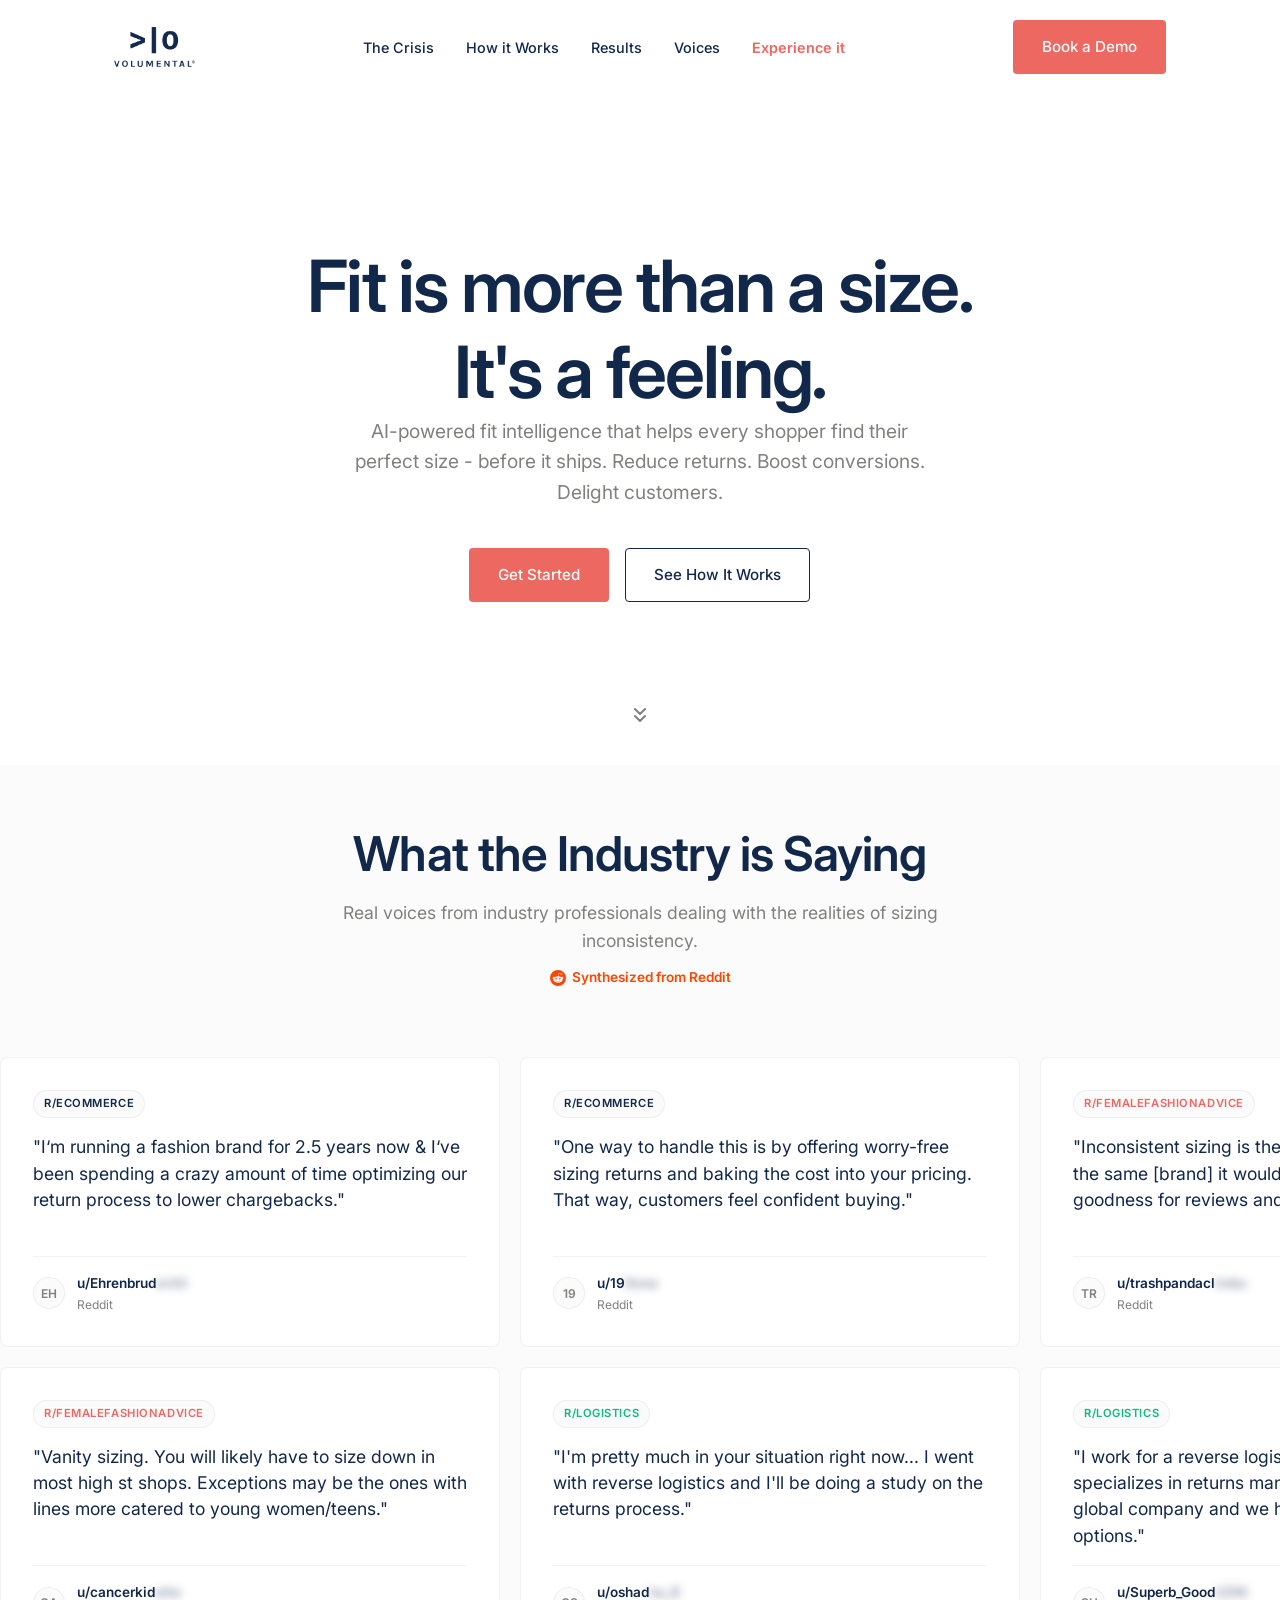
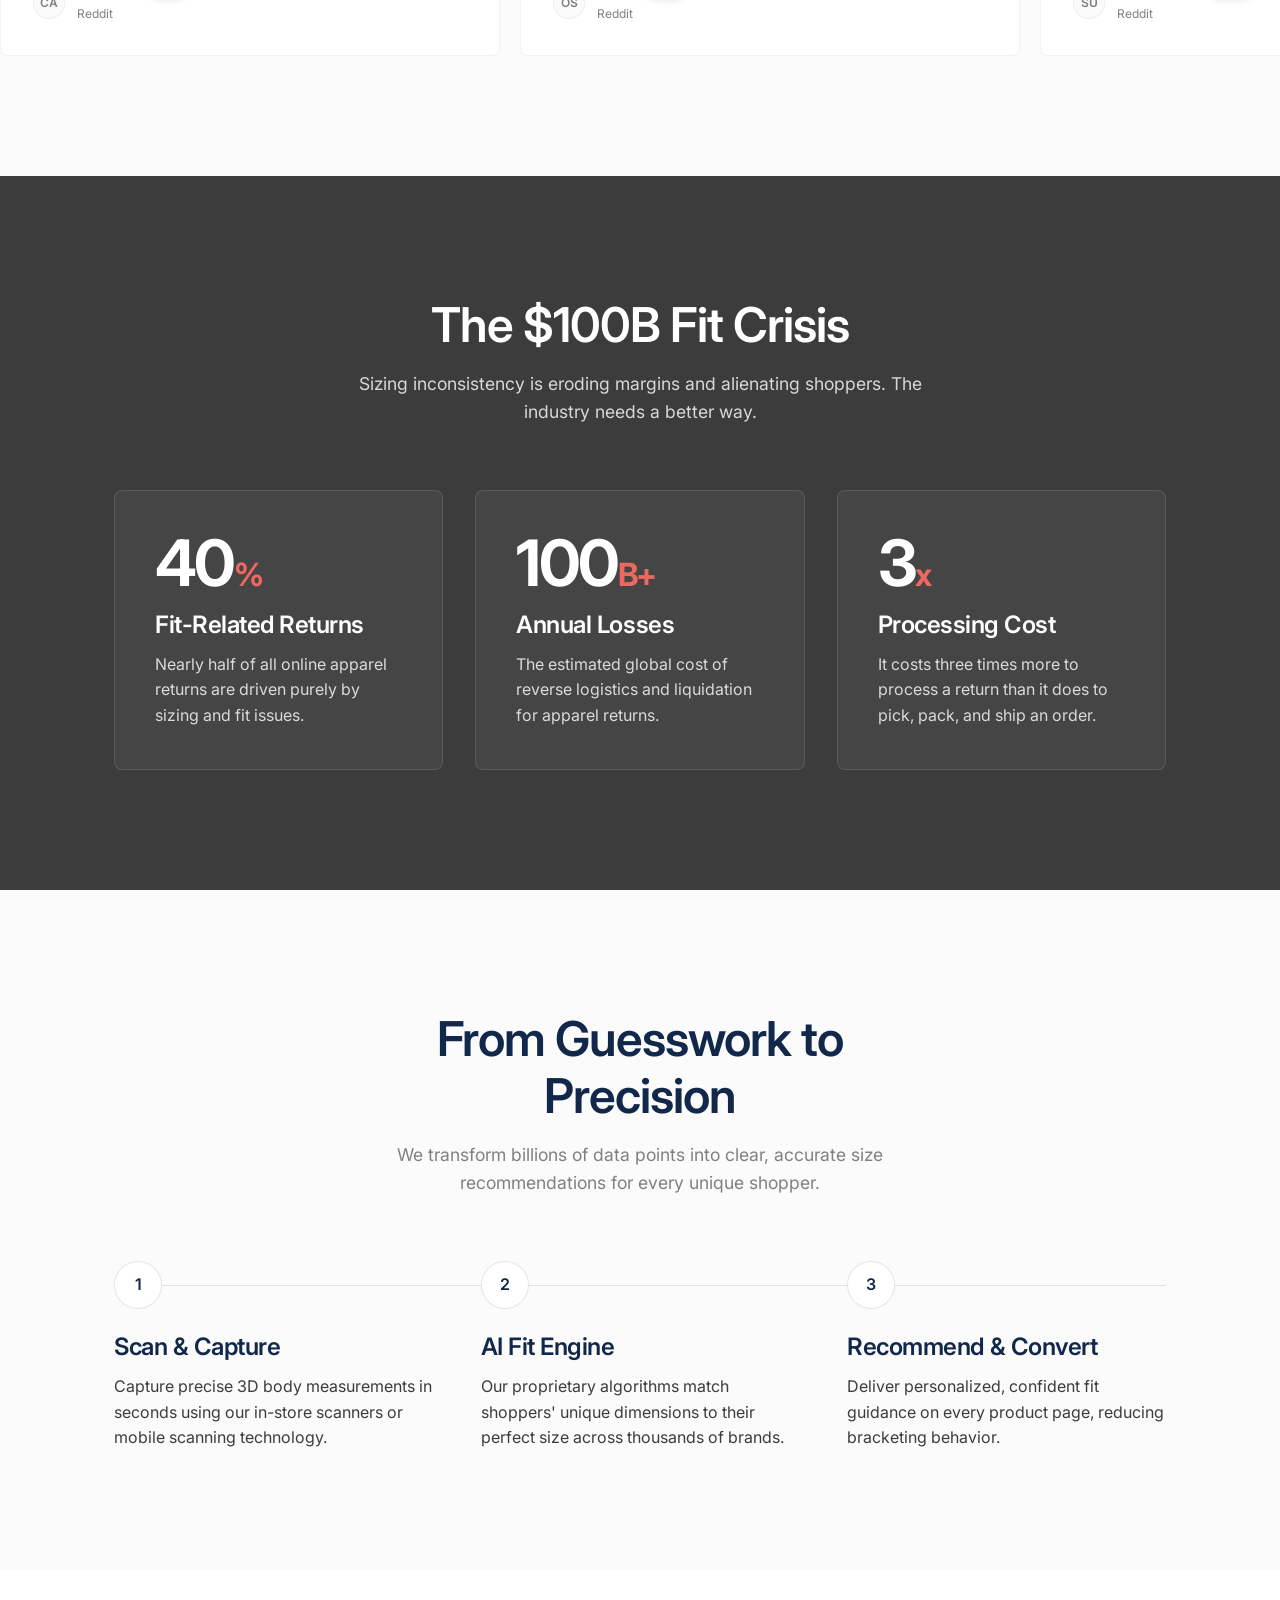
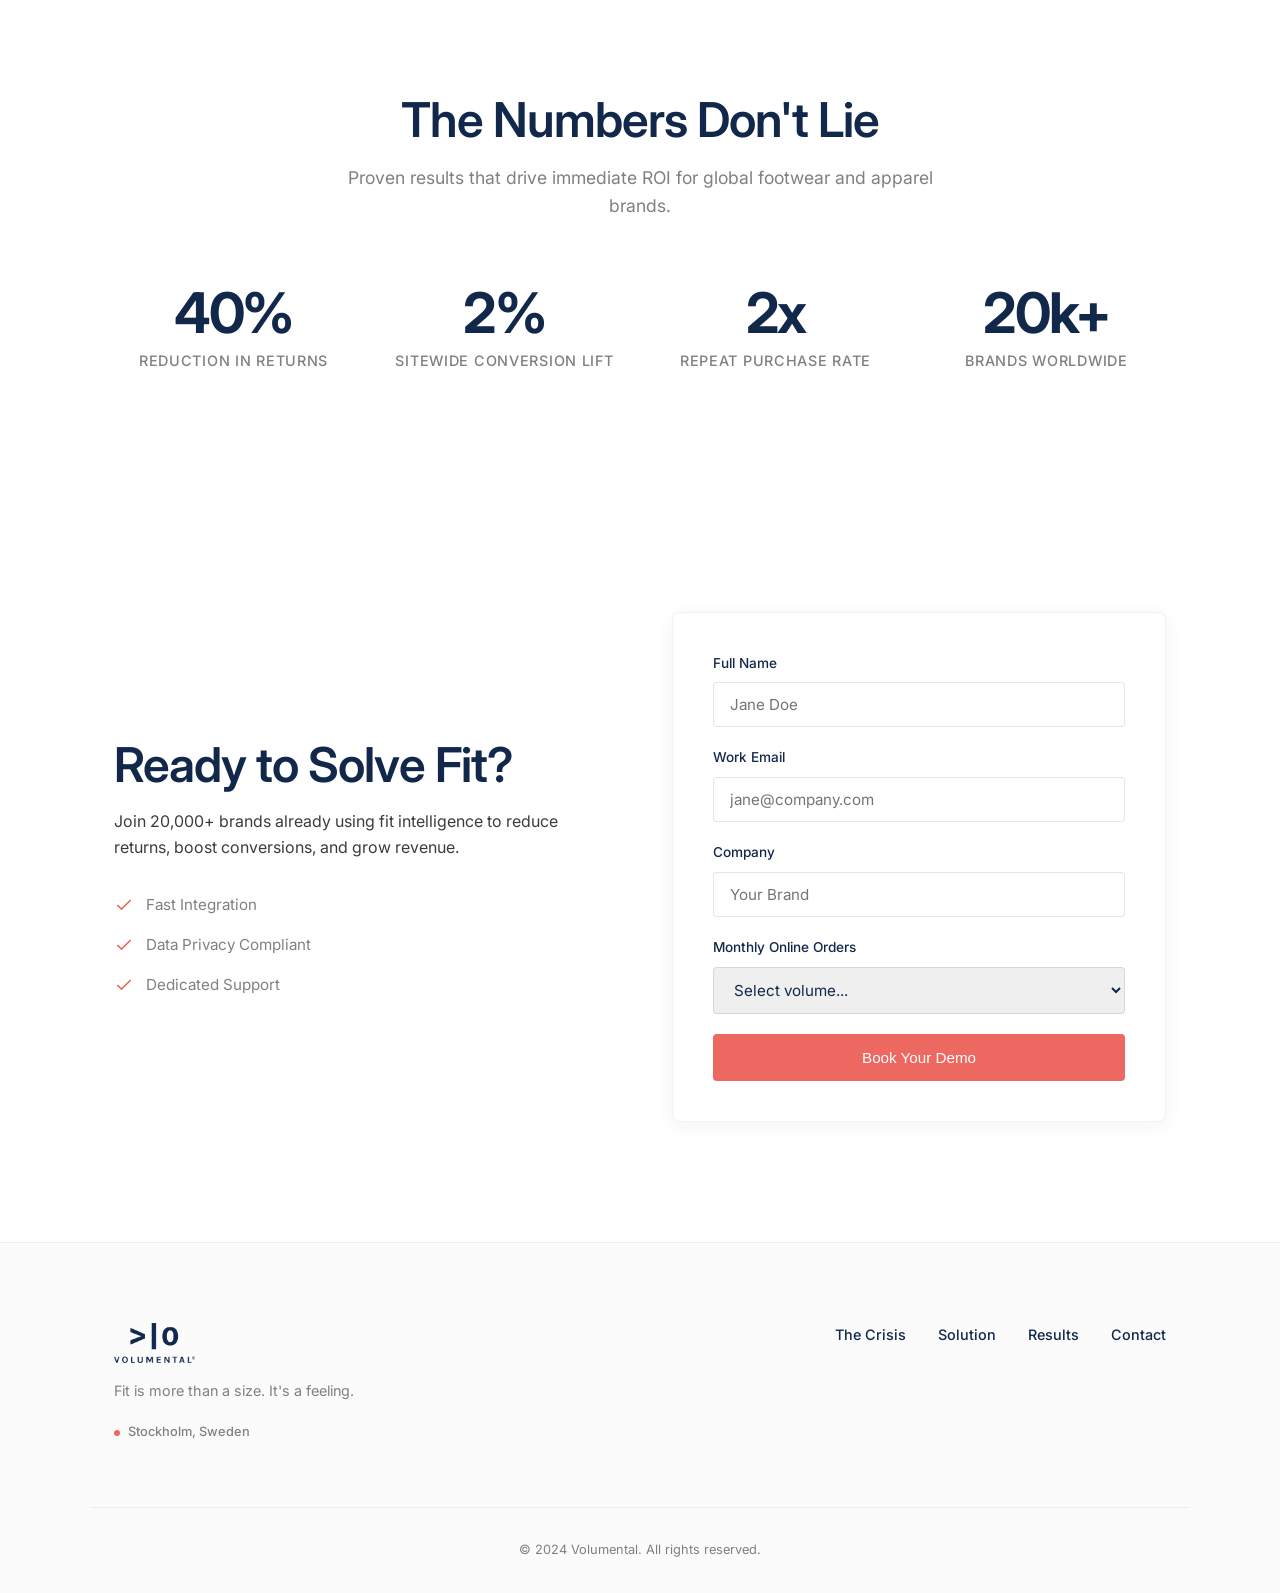
==== index.html @ fc3cc22e "Initial commit: Volumental Fit landing page" ====
<!DOCTYPE html>
<html lang="en">
<head>
    <meta charset="UTF-8">
    <meta name="viewport" content="width=device-width, initial-scale=1.0">
    <title>Volumental Fit - Fit is more than a size</title>
    <meta name="description" content="AI-powered fit intelligence that helps every shopper find their perfect size. Reduce returns and boost conversions.">
    <link rel="icon" type="image/png" href="logo.png">
    <link rel="preconnect" href="https://fonts.googleapis.com">
    <link rel="preconnect" href="https://fonts.gstatic.com" crossorigin>
    <link href="https://fonts.googleapis.com/css2?family=Inter:wght@400;500;600;700&display=swap" rel="stylesheet">
    <link rel="stylesheet" href="styles.css">
</head>
<body>
    <!-- Navbar -->
    <nav class="navbar" id="navbar">
        <div class="nav-container">
            <a href="#" class="nav-logo">
                <img src="logo.png" alt="Volumental" height="40">
            </a>
            <div class="nav-links">
                <a href="#problem">The Crisis</a>
                <a href="#solution">How it Works</a>
                <a href="#results">Results</a>
                <a href="#testimonials">Voices</a>
                <a href="experience.html" style="color: var(--color-accent); font-weight: 600;">Experience it</a>
            </div>
            <a href="#contact" class="btn btn-primary">Book a Demo</a>
        </div>
    </nav>

    <!-- Hero Section -->
    <section class="hero" id="hero">
        <div class="hero-bg"></div>
        <div class="container hero-container">
            <h1 class="fade-in">Fit is more than a size.<br>It's a feeling.</h1>
            <p class="hero-subtitle fade-in delay-1">AI-powered fit intelligence that helps every shopper find their perfect size - before it ships. Reduce returns. Boost conversions. Delight customers.</p>
            <div class="hero-actions fade-in delay-2">
                <a href="#contact" class="btn btn-primary">Get Started</a>
                <a href="#solution" class="btn btn-secondary">See How It Works</a>
            </div>
        </div>
        <div class="scroll-arrow">
            <svg width="24" height="24" viewBox="0 0 24 24" fill="none" stroke="currentColor" stroke-width="2" stroke-linecap="round" stroke-linejoin="round"><path d="M7 13l5 5 5-5M7 6l5 5 5-5"/></svg>
        </div>
    </section>
    <!-- Testimonials Section -->
    <section class="testimonials-section section-padding bg-light" id="testimonials">
        <div class="container">
            <div class="section-header fade-in">
                <h2>What the Industry is Saying</h2>
                <p>Real voices from industry professionals dealing with the realities of sizing inconsistency.</p>
                <div class="reddit-tag">
                    <svg width="16" height="16" viewBox="0 0 24 24" fill="currentColor">
                        <path d="M12 0A12 12 0 0 0 0 12a12 12 0 0 0 12 12 12 12 0 0 0 12-12A12 12 0 0 0 12 0zm5.01 4.744c.688 0 1.25.561 1.25 1.249a1.25 1.25 0 0 1-2.498.056l-2.597-.547-.8 3.747c1.824.07 3.48.632 4.674 1.488.308-.309.73-.491 1.207-.491.968 0 1.754.786 1.754 1.754 0 .716-.435 1.333-1.01 1.614a3.111 3.111 0 0 1 .042.52c0 2.694-3.13 4.87-7.004 4.87-3.874 0-7.004-2.176-7.004-4.87 0-.183.015-.366.043-.534A1.748 1.748 0 0 1 4.028 12c0-.968.786-1.754 1.754-1.754.463 0 .898.196 1.207.49 1.207-.883 2.878-1.43 4.744-1.487l.885-4.182a.342.342 0 0 1 .14-.197.35.35 0 0 1 .238-.042l2.906.617a1.214 1.214 0 0 1 1.108-.701zM9.25 12C8.561 12 8 12.562 8 13.25c0 .687.561 1.248 1.25 1.248.687 0 1.248-.561 1.248-1.249 0-.688-.561-1.249-1.249-1.249zm5.5 0c-.687 0-1.248.561-1.248 1.25 0 .687.561 1.248 1.249 1.248.688 0 1.249-.561 1.249-1.249 0-.687-.562-1.249-1.25-1.249zm-5.466 3.99a.327.327 0 0 0-.231.094.33.33 0 0 0 0 .463c.842.842 2.484.913 2.961.913.477 0 2.105-.056 2.961-.913a.361.361 0 0 0 .029-.463.33.33 0 0 0-.464 0c-.547.533-1.684.73-2.512.73-.828 0-1.979-.196-2.512-.73a.326.326 0 0 0-.232-.095z" />
                    </svg>
                    Synthesized from Reddit
                </div>
            </div>
        </div>
        <div class="carousel-container fade-in delay-1">
            <div class="carousel-track carousel-track-left" id="track-1">
                <!-- Injected via JS -->
            </div>
            <div class="carousel-track carousel-track-right" id="track-2">
                <!-- Injected via JS -->
            </div>
        </div>
    </section>

    <!-- Problem Section -->
    <section class="problem section-padding" id="problem">
        <div class="container">
            <div class="section-header fade-in">
                <h2>The $100B Fit Crisis</h2>
                <p>Sizing inconsistency is eroding margins and alienating shoppers. The industry needs a better way.</p>
            </div>
            <div class="grid-3">
                <div class="card stat-card fade-in">
                    <div class="stat-number">40<span class="stat-symbol">%</span></div>
                    <h3>Fit-Related Returns</h3>
                    <p>Nearly half of all online apparel returns are driven purely by sizing and fit issues.</p>
                </div>
                <div class="card stat-card fade-in delay-1">
                    <div class="stat-number">100<span class="stat-symbol">B+</span></div>
                    <h3>Annual Losses</h3>
                    <p>The estimated global cost of reverse logistics and liquidation for apparel returns.</p>
                </div>
                <div class="card stat-card fade-in delay-2">
                    <div class="stat-number">3<span class="stat-symbol">x</span></div>
                    <h3>Processing Cost</h3>
                    <p>It costs three times more to process a return than it does to pick, pack, and ship an order.</p>
                </div>
            </div>
        </div>
    </section>

    <!-- Solution Section -->
    <section class="solution section-padding bg-light" id="solution">
        <div class="container">
            <div class="section-header fade-in">
                <h2>From Guesswork to Precision</h2>
                <p>We transform billions of data points into clear, accurate size recommendations for every unique shopper.</p>
            </div>
            <div class="timeline">
                <div class="timeline-item fade-in">
                    <div class="timeline-icon">1</div>
                    <div class="timeline-content">
                        <h3>Scan & Capture</h3>
                        <p>Capture precise 3D body measurements in seconds using our in-store scanners or mobile scanning technology.</p>
                    </div>
                </div>
                <div class="timeline-item fade-in delay-1">
                    <div class="timeline-icon">2</div>
                    <div class="timeline-content">
                        <h3>AI Fit Engine</h3>
                        <p>Our proprietary algorithms match shoppers' unique dimensions to their perfect size across thousands of brands.</p>
                    </div>
                </div>
                <div class="timeline-item fade-in delay-2">
                    <div class="timeline-icon">3</div>
                    <div class="timeline-content">
                        <h3>Recommend & Convert</h3>
                        <p>Deliver personalized, confident fit guidance on every product page, reducing bracketing behavior.</p>
                    </div>
                </div>
            </div>
        </div>
    </section>

    <!-- Results Section -->
    <section class="results section-padding" id="results">
        <div class="container">
            <div class="section-header fade-in">
                <h2>The Numbers Don't Lie</h2>
                <p>Proven results that drive immediate ROI for global footwear and apparel brands.</p>
            </div>
            <div class="grid-4">
                <div class="result-item fade-in">
                    <div class="result-value">40%</div>
                    <div class="result-label">Reduction in Returns</div>
                </div>
                <div class="result-item fade-in delay-1">
                    <div class="result-value">2%</div>
                    <div class="result-label">Sitewide Conversion Lift</div>
                </div>
                <div class="result-item fade-in delay-2">
                    <div class="result-value">2x</div>
                    <div class="result-label">Repeat Purchase Rate</div>
                </div>
                <div class="result-item fade-in delay-3">
                    <div class="result-value">20k+</div>
                    <div class="result-label">Brands Worldwide</div>
                </div>
            </div>
        </div>
    </section>


    <!-- Contact Section -->
    <section class="contact section-padding" id="contact">
        <div class="container">
            <div class="contact-grid">
                <div class="contact-text fade-in">
                    <h2>Ready to Solve Fit?</h2>
                    <p>Join 20,000+ brands already using fit intelligence to reduce returns, boost conversions, and grow revenue.</p>
                    <div class="trust-indicators">
                        <div class="trust-item">
                            <svg width="20" height="20" viewBox="0 0 24 24" fill="none" stroke="currentColor" stroke-width="2"><polyline points="20 6 9 17 4 12"></polyline></svg>
                            <span>Fast Integration</span>
                        </div>
                        <div class="trust-item">
                            <svg width="20" height="20" viewBox="0 0 24 24" fill="none" stroke="currentColor" stroke-width="2"><polyline points="20 6 9 17 4 12"></polyline></svg>
                            <span>Data Privacy Compliant</span>
                        </div>
                        <div class="trust-item">
                            <svg width="20" height="20" viewBox="0 0 24 24" fill="none" stroke="currentColor" stroke-width="2"><polyline points="20 6 9 17 4 12"></polyline></svg>
                            <span>Dedicated Support</span>
                        </div>
                    </div>
                </div>
                <div class="contact-form-wrapper fade-in delay-1">
                    <form class="contact-form" onsubmit="event.preventDefault(); alert('Thanks for your interest. We will be in touch shortly.');">
                        <div class="form-group">
                            <label for="name">Full Name</label>
                            <input type="text" id="name" required placeholder="Jane Doe">
                        </div>
                        <div class="form-group">
                            <label for="email">Work Email</label>
                            <input type="email" id="email" required placeholder="jane@company.com">
                        </div>
                        <div class="form-group">
                            <label for="company">Company</label>
                            <input type="text" id="company" required placeholder="Your Brand">
                        </div>
                        <div class="form-group">
                            <label for="volume">Monthly Online Orders</label>
                            <select id="volume" required>
                                <option value="" disabled selected>Select volume...</option>
                                <option value="<10k">Under 10,000</option>
                                <option value="10k-50k">10,000 - 50,000</option>
                                <option value="50k-250k">50,000 - 250,000</option>
                                <option value="250k+">250,000+</option>
                            </select>
                        </div>
                        <button type="submit" class="btn btn-primary btn-block">Book Your Demo</button>
                    </form>
                </div>
            </div>
        </div>
    </section>

    <!-- Footer -->
    <footer class="footer">
        <div class="container footer-container">
            <div class="footer-brand">
                <img src="logo.png" alt="Volumental" height="40" class="footer-logo">
                <p>Fit is more than a size. It's a feeling.</p>
                <div class="footer-badge">
                    <span class="dot"></span>
                    Stockholm, Sweden
                </div>
            </div>
            <div class="footer-links">
                <a href="#problem">The Crisis</a>
                <a href="#solution">Solution</a>
                <a href="#results">Results</a>
                <a href="#contact">Contact</a>
            </div>
        </div>
        <div class="container footer-bottom">
            <p>&copy; 2024 Volumental. All rights reserved.</p>
        </div>
    </footer>

    <script src="script.js"></script>
</body>
</html>
---- styles.css ----
:root {
    /* Exact Volumental Hex Codes */
    --color-primary: #12284b;
    --color-accent: #ed6861;
    --color-white: #ffffff;
    --color-gray-dark: #3c3c3c;
    --color-gray-dark-bg: #3C3C3C;
    --color-gray-light: #80807f;
    --color-bg-subtle: #fbfbfb;
    
    /* Typography */
    --font-primary: 'Inter', -apple-system, sans-serif;
    
    /* Layout */
    --max-width: 1100px;
    --radius-sm: 4px;
    --radius-md: 8px;
    --shadow-soft: 0 4px 20px rgba(18, 40, 75, 0.05);
    --shadow-hover: 0 10px 30px rgba(18, 40, 75, 0.08);
}

* {
    margin: 0;
    padding: 0;
    box-sizing: border-box;
}

body {
    font-family: var(--font-primary);
    color: var(--color-gray-dark);
    line-height: 1.6;
    background-color: var(--color-white);
    overflow-x: hidden;
}

h1, h2, h3, h4 {
    color: var(--color-primary);
    line-height: 1.2;
    letter-spacing: -0.02em;
    font-weight: 600;
}

a {
    text-decoration: none;
    color: inherit;
    transition: color 0.2s ease;
}

img {
    max-width: 100%;
    display: block;
}

.container {
    max-width: var(--max-width);
    margin: 0 auto;
    padding: 0 24px;
}

.section-padding {
    padding: 120px 0;
}

.bg-light {
    background-color: var(--color-bg-subtle);
}

/* Typography Scale */
h1 { font-size: clamp(3rem, 6vw, 4.5rem); letter-spacing: -0.03em; }
h2 { font-size: clamp(2rem, 4vw, 3rem); margin-bottom: 16px; }
h3 { font-size: 1.5rem; margin-bottom: 12px; }

/* Buttons */
.btn {
    display: inline-flex;
    align-items: center;
    justify-content: center;
    padding: 14px 28px;
    font-size: 0.95rem;
    font-weight: 500;
    border-radius: var(--radius-sm);
    transition: all 0.2s ease;
    cursor: pointer;
    border: 1px solid transparent;
}

.btn-primary {
    background-color: var(--color-accent);
    color: var(--color-white);
}

.btn-primary:hover {
    background-color: #d85750;
    transform: translateY(-2px);
    box-shadow: var(--shadow-soft);
}

.btn-secondary {
    background-color: transparent;
    color: var(--color-primary);
    border-color: var(--color-primary);
}

.btn-secondary:hover {
    background-color: var(--color-bg-subtle);
}

.btn-block {
    width: 100%;
}

/* Navbar */
.navbar {
    position: fixed;
    top: 0;
    left: 0;
    width: 100%;
    z-index: 1000;
    padding: 20px 0;
    transition: all 0.3s ease;
}

.navbar.scrolled {
    background: rgba(255, 255, 255, 0.9);
    backdrop-filter: blur(10px);
    -webkit-backdrop-filter: blur(10px);
    padding: 16px 0;
    box-shadow: 0 1px 0 rgba(0,0,0,0.05);
}

.nav-container {
    max-width: var(--max-width);
    margin: 0 auto;
    padding: 0 24px;
    display: flex;
    justify-content: space-between;
    align-items: center;
}

.nav-links {
    display: flex;
    gap: 32px;
}

.nav-links a {
    font-size: 0.9rem;
    font-weight: 500;
    color: var(--color-primary);
}

.nav-links a:hover {
    color: var(--color-accent);
}

/* Hero */
.hero {
    min-height: 85vh;
    display: flex;
    align-items: center;
    padding-top: 80px;
    position: relative;
    overflow: hidden;
}

.hero-bg {
    position: absolute;
    top: 0;
    left: 0;
    width: 100%;
    height: 100%;
    background-image: url('minimal_hero_1778394595781.png');
    background-size: cover;
    background-position: center;
    opacity: 0.6;
    z-index: -1;
}

.hero-container {
    text-align: center;
    max-width: 800px;
}

.hero-subtitle {
    font-size: 1.2rem;
    color: var(--color-gray-light);
    margin-bottom: 40px;
    max-width: 600px;
    margin-left: auto;
    margin-right: auto;
}

.hero-actions {
    display: flex;
    gap: 16px;
    justify-content: center;
}

/* Scroll Arrow */
.scroll-arrow {
    position: absolute;
    bottom: 30px;
    left: 50%;
    transform: translateX(-50%);
    color: var(--color-gray-light);
    animation: bounce 2s infinite;
    cursor: pointer;
}

@keyframes bounce {
    0%, 20%, 50%, 80%, 100% { transform: translateX(-50%) translateY(0); }
    40% { transform: translateX(-50%) translateY(-10px); }
    60% { transform: translateX(-50%) translateY(-5px); }
}

/* Section Headers */
.section-header {
    text-align: center;
    max-width: 600px;
    margin: 0 auto 64px;
}

.section-header p {
    color: var(--color-gray-light);
    font-size: 1.1rem;
}

/* Grids */
.grid-3 {
    display: grid;
    grid-template-columns: repeat(auto-fit, minmax(300px, 1fr));
    gap: 32px;
}

.grid-4 {
    display: grid;
    grid-template-columns: repeat(auto-fit, minmax(200px, 1fr));
    gap: 32px;
}

/* Cards */
.card {
    background: var(--color-white);
    border: 1px solid rgba(0,0,0,0.05);
    border-radius: var(--radius-md);
    padding: 40px;
    transition: transform 0.3s ease, box-shadow 0.3s ease;
}

.card:hover {
    transform: translateY(-4px);
    box-shadow: var(--shadow-hover);
}

/* Problem Section */
.problem {
    background-color: var(--color-gray-dark-bg);
    color: var(--color-white);
}

.problem h2, .problem h3 {
    color: var(--color-white);
}

.problem .section-header p, .problem .card p {
    color: rgba(255, 255, 255, 0.8);
}

.problem .card {
    background: rgba(255, 255, 255, 0.05);
    border: 1px solid rgba(255, 255, 255, 0.1);
    color: var(--color-white);
}

/* Stats */
.stat-number {
    font-size: 4rem;
    font-weight: 700;
    color: var(--color-primary); /* Default */
    line-height: 1;
    margin-bottom: 16px;
    letter-spacing: -0.04em;
}

.problem .stat-number {
    color: var(--color-white);
}

.stat-symbol {
    font-size: 2rem;
    color: var(--color-accent);
}

/* Timeline Solution */
.timeline {
    display: grid;
    grid-template-columns: repeat(3, 1fr);
    gap: 48px;
    position: relative;
}

.timeline::before {
    content: '';
    position: absolute;
    top: 24px;
    left: 0;
    width: 100%;
    height: 1px;
    background: rgba(0,0,0,0.1);
    z-index: 1;
}

.timeline-item {
    position: relative;
    z-index: 2;
}

.timeline-icon {
    width: 48px;
    height: 48px;
    background: var(--color-white);
    border: 1px solid rgba(0,0,0,0.1);
    border-radius: 50%;
    display: flex;
    align-items: center;
    justify-content: center;
    font-weight: 600;
    color: var(--color-primary);
    margin-bottom: 24px;
}

/* Results */
.result-item {
    text-align: center;
}

.result-value {
    font-size: 3.5rem;
    font-weight: 700;
    color: var(--color-primary);
    line-height: 1;
    margin-bottom: 8px;
    letter-spacing: -0.04em;
}

.result-label {
    font-size: 0.9rem;
    color: var(--color-gray-light);
    text-transform: uppercase;
    letter-spacing: 0.05em;
    font-weight: 500;
}

/* Testimonials Carousel (Open Specter Style) */
.testimonials-section {
    overflow: hidden;
    padding-top: 60px; /* Reduced from 120px */
}

.reddit-tag {
    display: inline-flex;
    align-items: center;
    gap: 6px;
    color: #ff4500;
    font-size: 0.85rem;
    font-weight: 600;
    margin-top: 12px;
}

.carousel-container {
    display: flex;
    flex-direction: column;
    gap: 20px;
    margin-top: 48px;
}

.carousel-track {
    display: flex;
    gap: 20px;
    width: max-content;
}

.carousel-track-left {
    animation: scrollLeft 60s linear infinite;
}

.carousel-track-right {
    animation: scrollRight 60s linear infinite;
}

@keyframes scrollLeft {
    0% { transform: translateX(0); }
    100% { transform: translateX(-50%); }
}

@keyframes scrollRight {
    0% { transform: translateX(-50%); }
    100% { transform: translateX(0); }
}

.carousel-track:hover {
    animation-play-state: paused;
}

.testimonial-card {
    min-width: 440px;
    max-width: 500px;
    padding: 32px;
    background: var(--color-white);
    border: 1px solid rgba(0,0,0,0.05);
    border-radius: var(--radius-md);
    display: flex;
    flex-direction: column;
    gap: 16px;
    transition: all 0.3s ease;
    flex-shrink: 0;
}

.testimonial-card:hover {
    border-color: rgba(0,0,0,0.1);
    box-shadow: var(--shadow-soft);
}

.testimonial-badge {
    display: inline-flex;
    align-items: center;
    padding: 4px 10px;
    background: var(--color-bg-subtle);
    color: var(--color-gray-light);
    font-size: 0.7rem;
    font-weight: 600;
    border-radius: 100px;
    text-transform: uppercase;
    letter-spacing: 0.05em;
    border: 1px solid rgba(0,0,0,0.05);
    width: fit-content;
}

.testimonial-badge.ecommerce { color: var(--color-primary); }
.testimonial-badge.fashion { color: var(--color-accent); }
.testimonial-badge.supplychain { color: #10b981; }

.testimonial-quote {
    font-size: 1.1rem;
    color: var(--color-primary);
    line-height: 1.5;
    font-weight: 400;
    flex-grow: 1;
}

.testimonial-author {
    display: flex;
    align-items: center;
    gap: 12px;
    padding-top: 16px;
    border-top: 1px solid rgba(0,0,0,0.05);
}

.testimonial-avatar {
    width: 32px;
    height: 32px;
    border-radius: 50%;
    background: var(--color-bg-subtle);
    display: flex;
    align-items: center;
    justify-content: center;
    font-size: 0.75rem;
    font-weight: 600;
    color: var(--color-gray-light);
    border: 1px solid rgba(0,0,0,0.05);
}

.testimonial-meta .testimonial-name {
    font-size: 0.85rem;
    font-weight: 600;
    color: var(--color-primary);
}

.testimonial-meta .testimonial-source {
    font-size: 0.75rem;
    color: var(--color-gray-light);
}

/* Contact Section */
.contact-grid {
    display: grid;
    grid-template-columns: 1fr 1fr;
    gap: 64px;
    align-items: center;
}

.trust-indicators {
    margin-top: 32px;
    display: flex;
    flex-direction: column;
    gap: 16px;
}

.trust-item {
    display: flex;
    align-items: center;
    gap: 12px;
    color: var(--color-gray-light);
    font-size: 0.95rem;
}

.trust-item svg {
    color: var(--color-accent);
}

.contact-form-wrapper {
    background: var(--color-white);
    padding: 40px;
    border-radius: var(--radius-md);
    box-shadow: var(--shadow-soft);
    border: 1px solid rgba(0,0,0,0.05);
}

.form-group {
    margin-bottom: 20px;
}

.form-group label {
    display: block;
    margin-bottom: 8px;
    font-size: 0.85rem;
    font-weight: 500;
    color: var(--color-primary);
}

.form-group input,
.form-group select {
    width: 100%;
    padding: 12px 16px;
    border: 1px solid rgba(0,0,0,0.1);
    border-radius: var(--radius-sm);
    font-family: inherit;
    font-size: 0.95rem;
    color: var(--color-primary);
    transition: border-color 0.2s ease;
}

.form-group input:focus,
.form-group select:focus {
    outline: none;
    border-color: var(--color-primary);
}

/* Footer */
.footer {
    background: var(--color-bg-subtle);
    padding: 80px 0 32px;
    border-top: 1px solid rgba(0,0,0,0.05);
}

.footer-container {
    display: flex;
    justify-content: space-between;
    align-items: flex-start;
    margin-bottom: 64px;
}

.footer-logo {
    margin-bottom: 16px;
}

.footer-brand p {
    color: var(--color-gray-light);
    font-size: 0.9rem;
    margin-bottom: 16px;
}

.footer-badge {
    display: inline-flex;
    align-items: center;
    gap: 8px;
    font-size: 0.8rem;
    color: var(--color-gray-light);
    font-weight: 500;
}

.footer-badge .dot {
    width: 6px;
    height: 6px;
    background: var(--color-accent);
    border-radius: 50%;
}

.footer-links {
    display: flex;
    gap: 32px;
}

.footer-links a {
    font-size: 0.9rem;
    color: var(--color-primary);
    font-weight: 500;
}

.footer-links a:hover {
    color: var(--color-accent);
}

.footer-bottom {
    border-top: 1px solid rgba(0,0,0,0.05);
    padding-top: 32px;
    text-align: center;
    font-size: 0.8rem;
    color: var(--color-gray-light);
}

/* Animations */
.fade-in {
    opacity: 0;
    transform: translateY(20px);
    transition: opacity 0.8s ease, transform 0.8s ease;
}

.fade-in.visible {
    opacity: 1;
    transform: translateY(0);
}

.delay-1 { transition-delay: 0.1s; }
.delay-2 { transition-delay: 0.2s; }
.delay-3 { transition-delay: 0.3s; }

/* Responsive */
@media (max-width: 900px) {
    .grid-3, .grid-4 { grid-template-columns: 1fr; }
    .timeline { grid-template-columns: 1fr; gap: 32px; }
    .timeline::before { display: none; }
    .contact-grid { grid-template-columns: 1fr; gap: 40px; }
    .nav-links { display: none; }
    .footer-container { flex-direction: column; gap: 40px; }
    .footer-links { flex-direction: column; gap: 16px; }
}
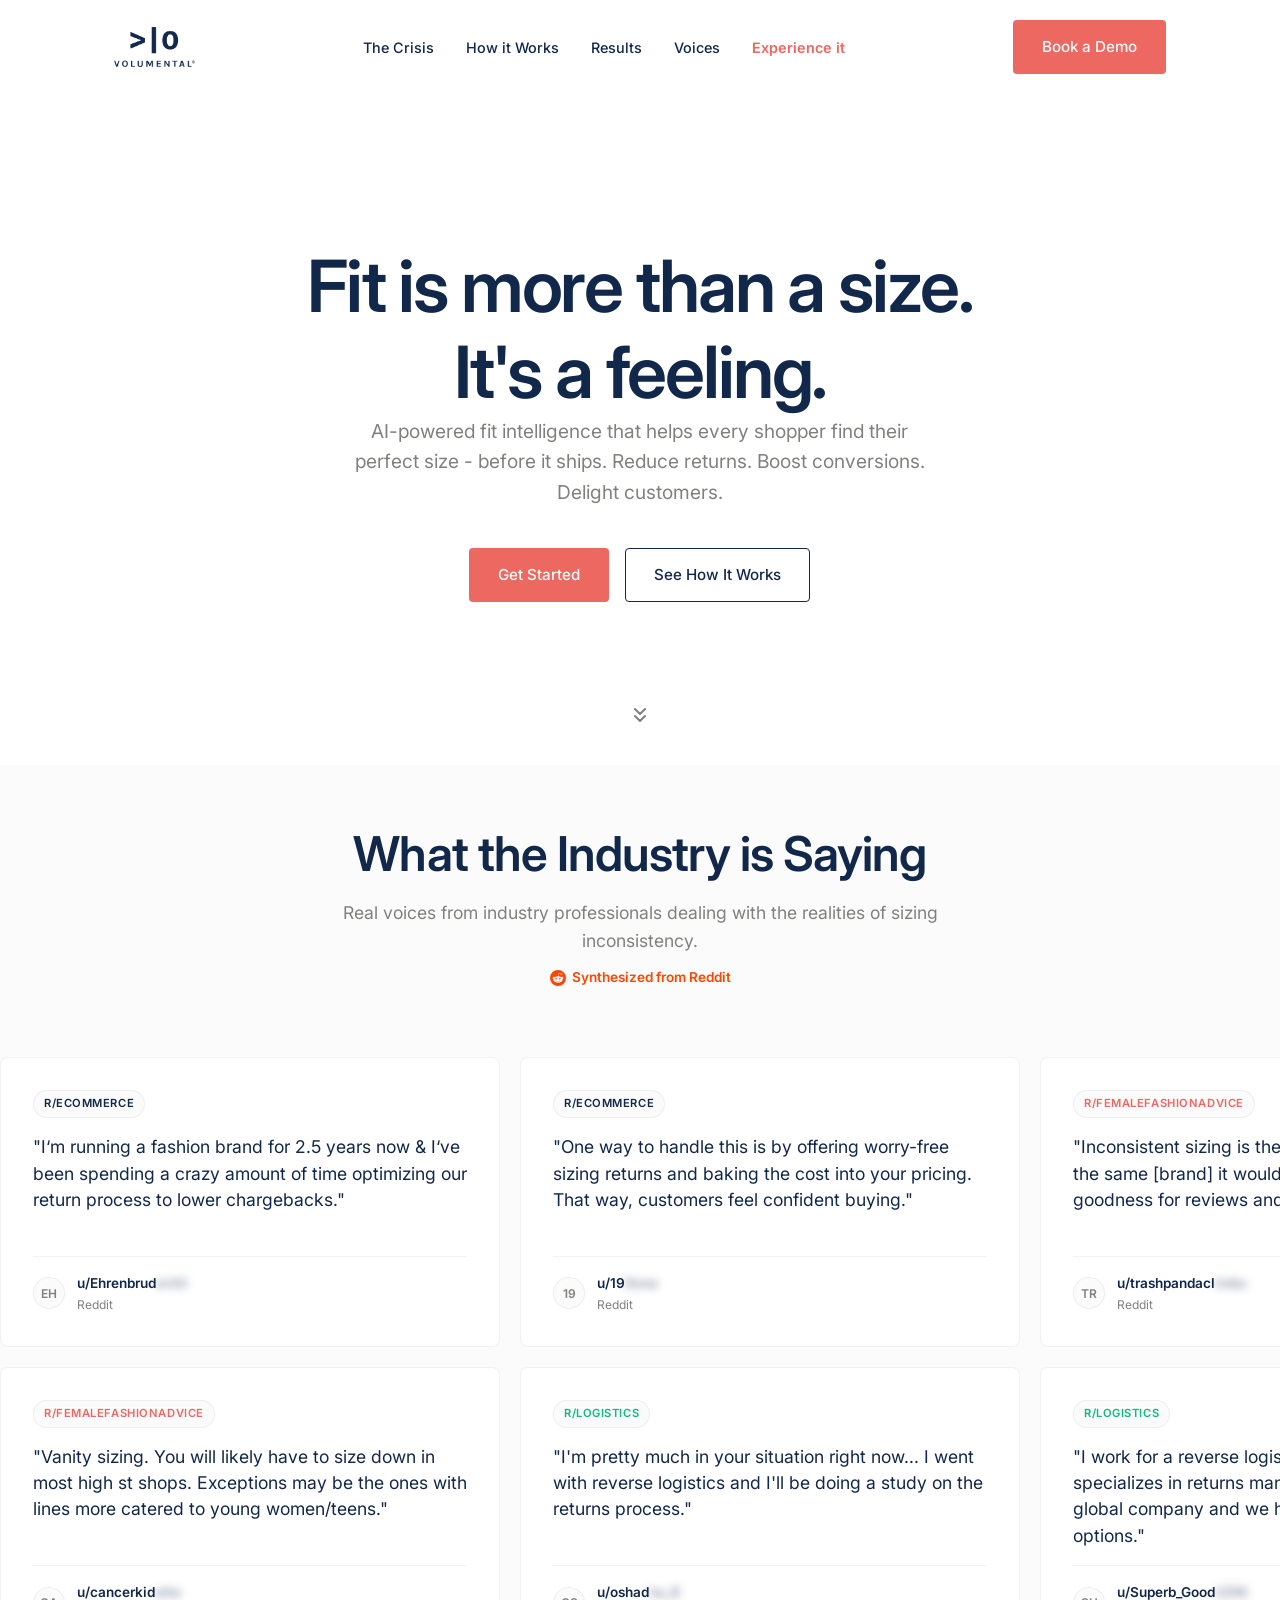
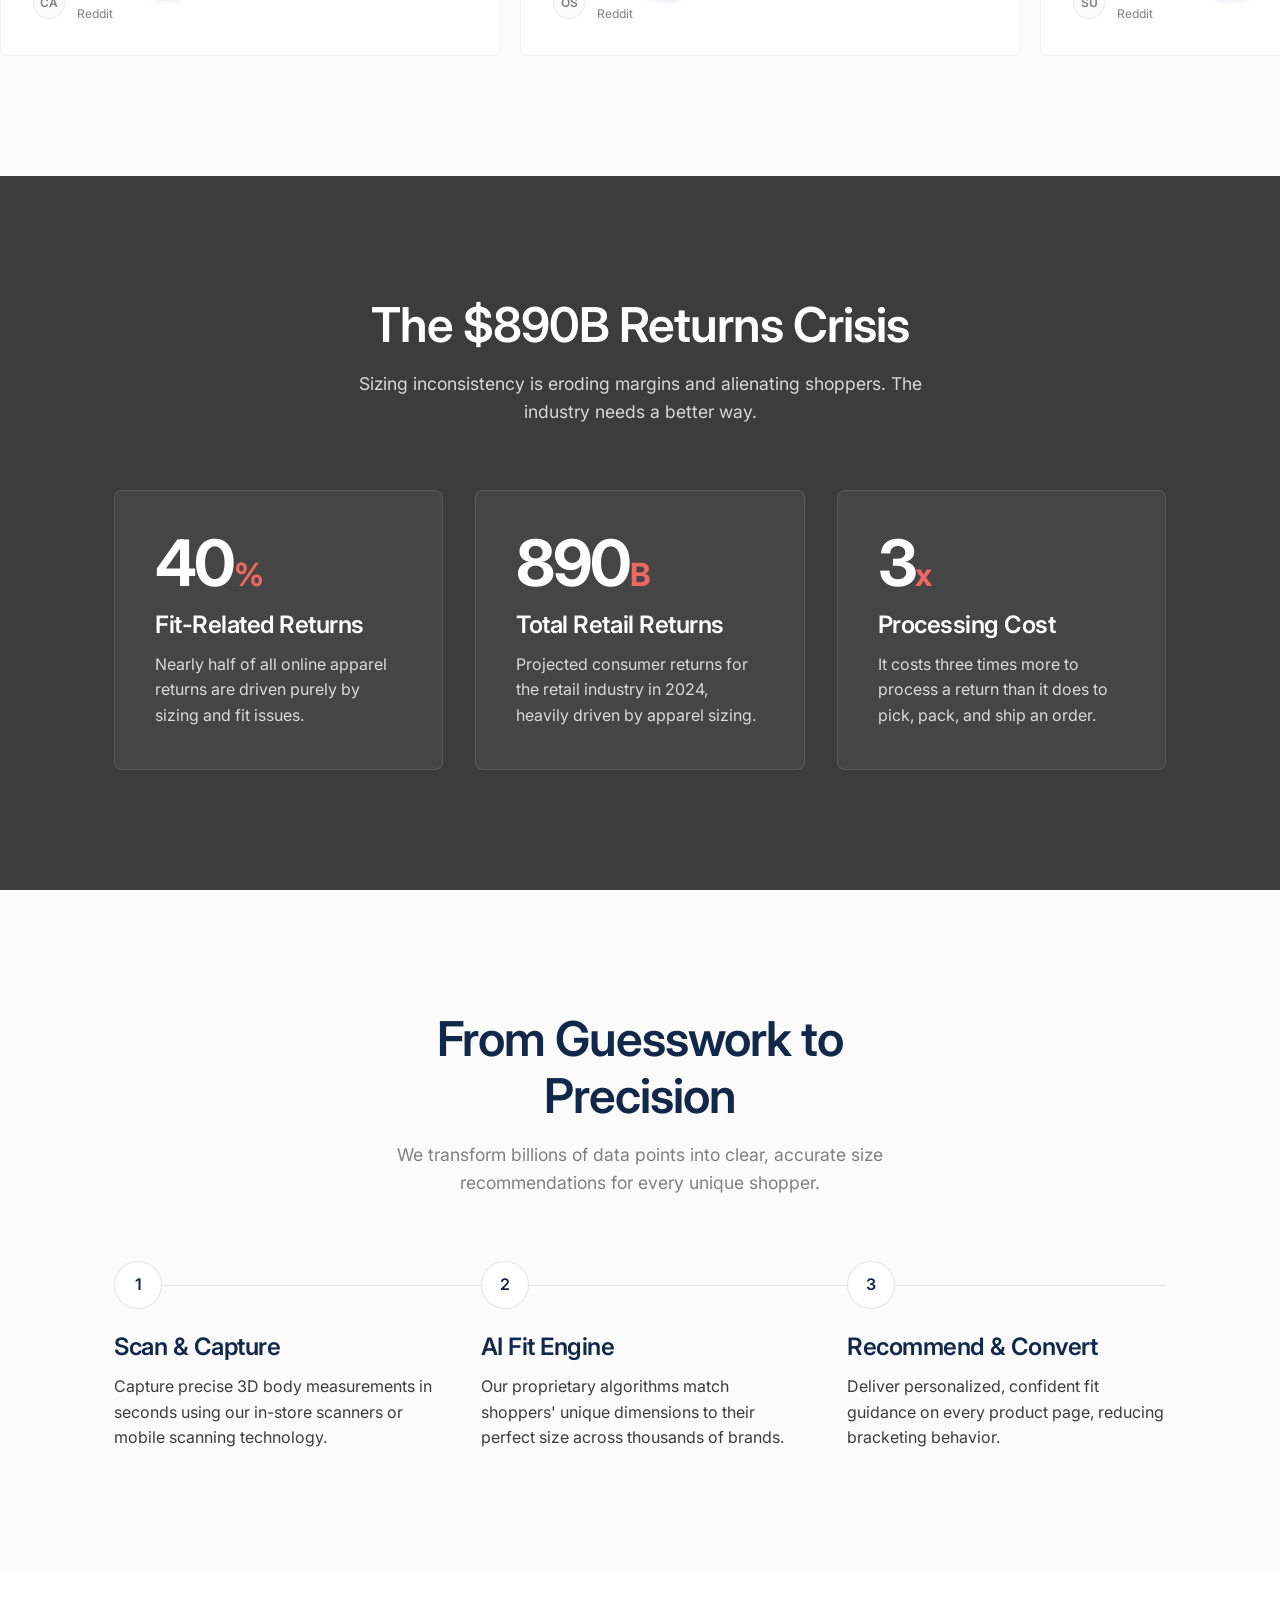
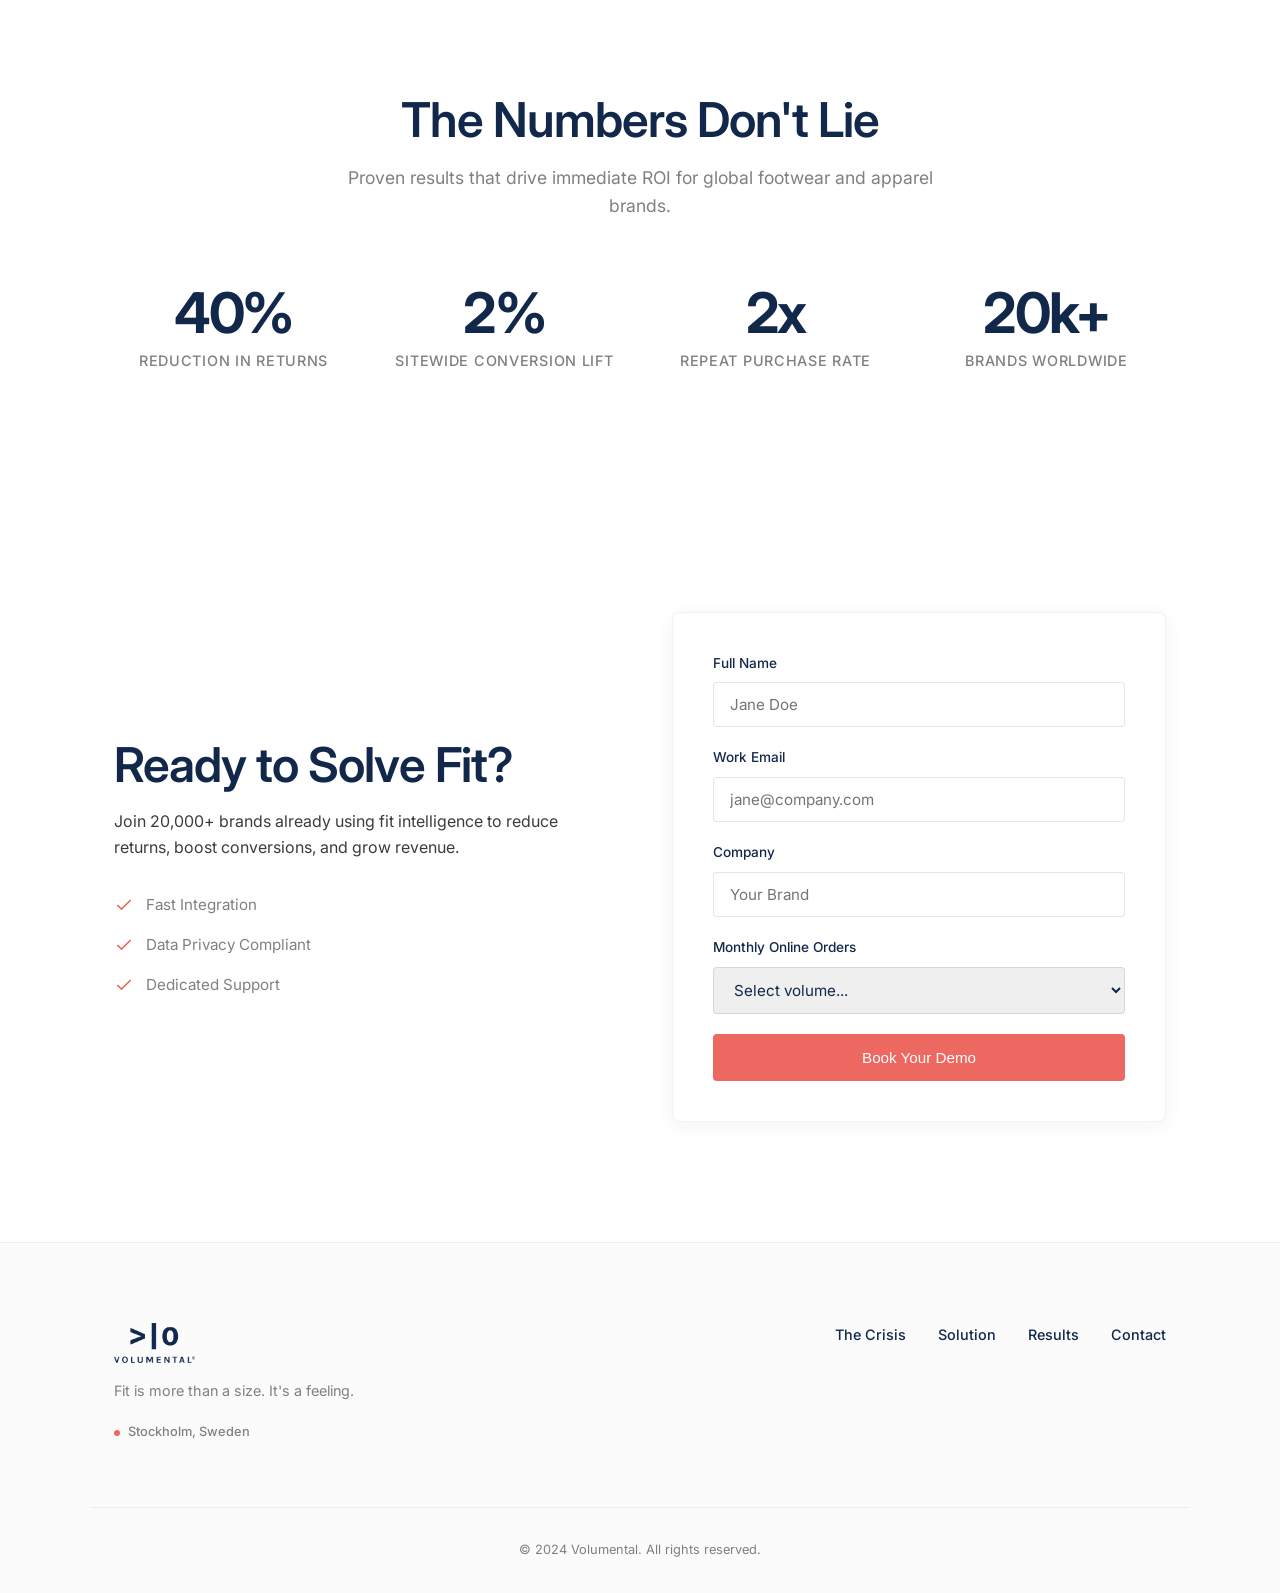
==== commit 13a3cf11: "Update statistics to reflect 2024 NRF report (B retail returns)" ====
--- a/index.html
+++ b/index.html
@@ -72,7 +72,7 @@
     <section class="problem section-padding" id="problem">
         <div class="container">
             <div class="section-header fade-in">
-                <h2>The $100B Fit Crisis</h2>
+                <h2>The $890B Returns Crisis</h2>
                 <p>Sizing inconsistency is eroding margins and alienating shoppers. The industry needs a better way.</p>
             </div>
             <div class="grid-3">
@@ -82,9 +82,9 @@
                     <p>Nearly half of all online apparel returns are driven purely by sizing and fit issues.</p>
                 </div>
                 <div class="card stat-card fade-in delay-1">
-                    <div class="stat-number">100<span class="stat-symbol">B+</span></div>
-                    <h3>Annual Losses</h3>
-                    <p>The estimated global cost of reverse logistics and liquidation for apparel returns.</p>
+                    <div class="stat-number">890<span class="stat-symbol">B</span></div>
+                    <h3>Total Retail Returns</h3>
+                    <p>Projected consumer returns for the retail industry in 2024, heavily driven by apparel sizing.</p>
                 </div>
                 <div class="card stat-card fade-in delay-2">
                     <div class="stat-number">3<span class="stat-symbol">x</span></div>
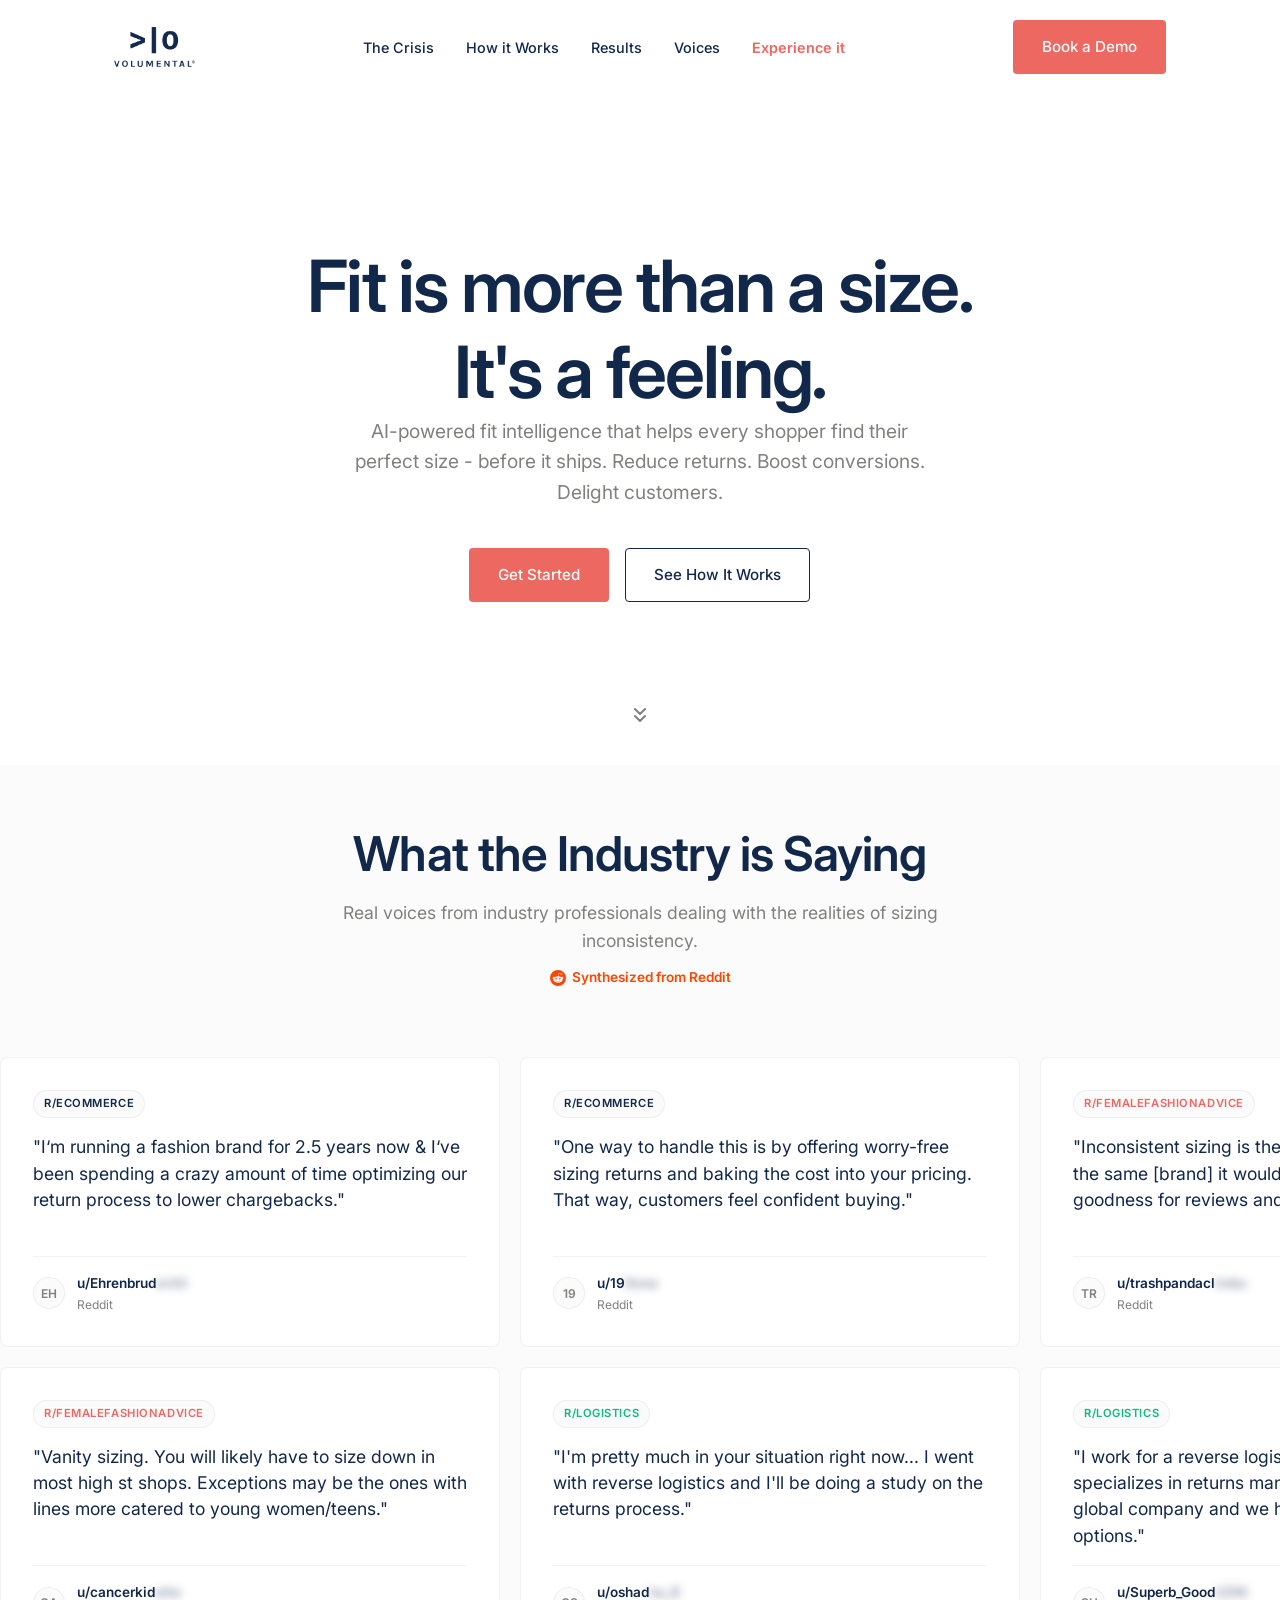
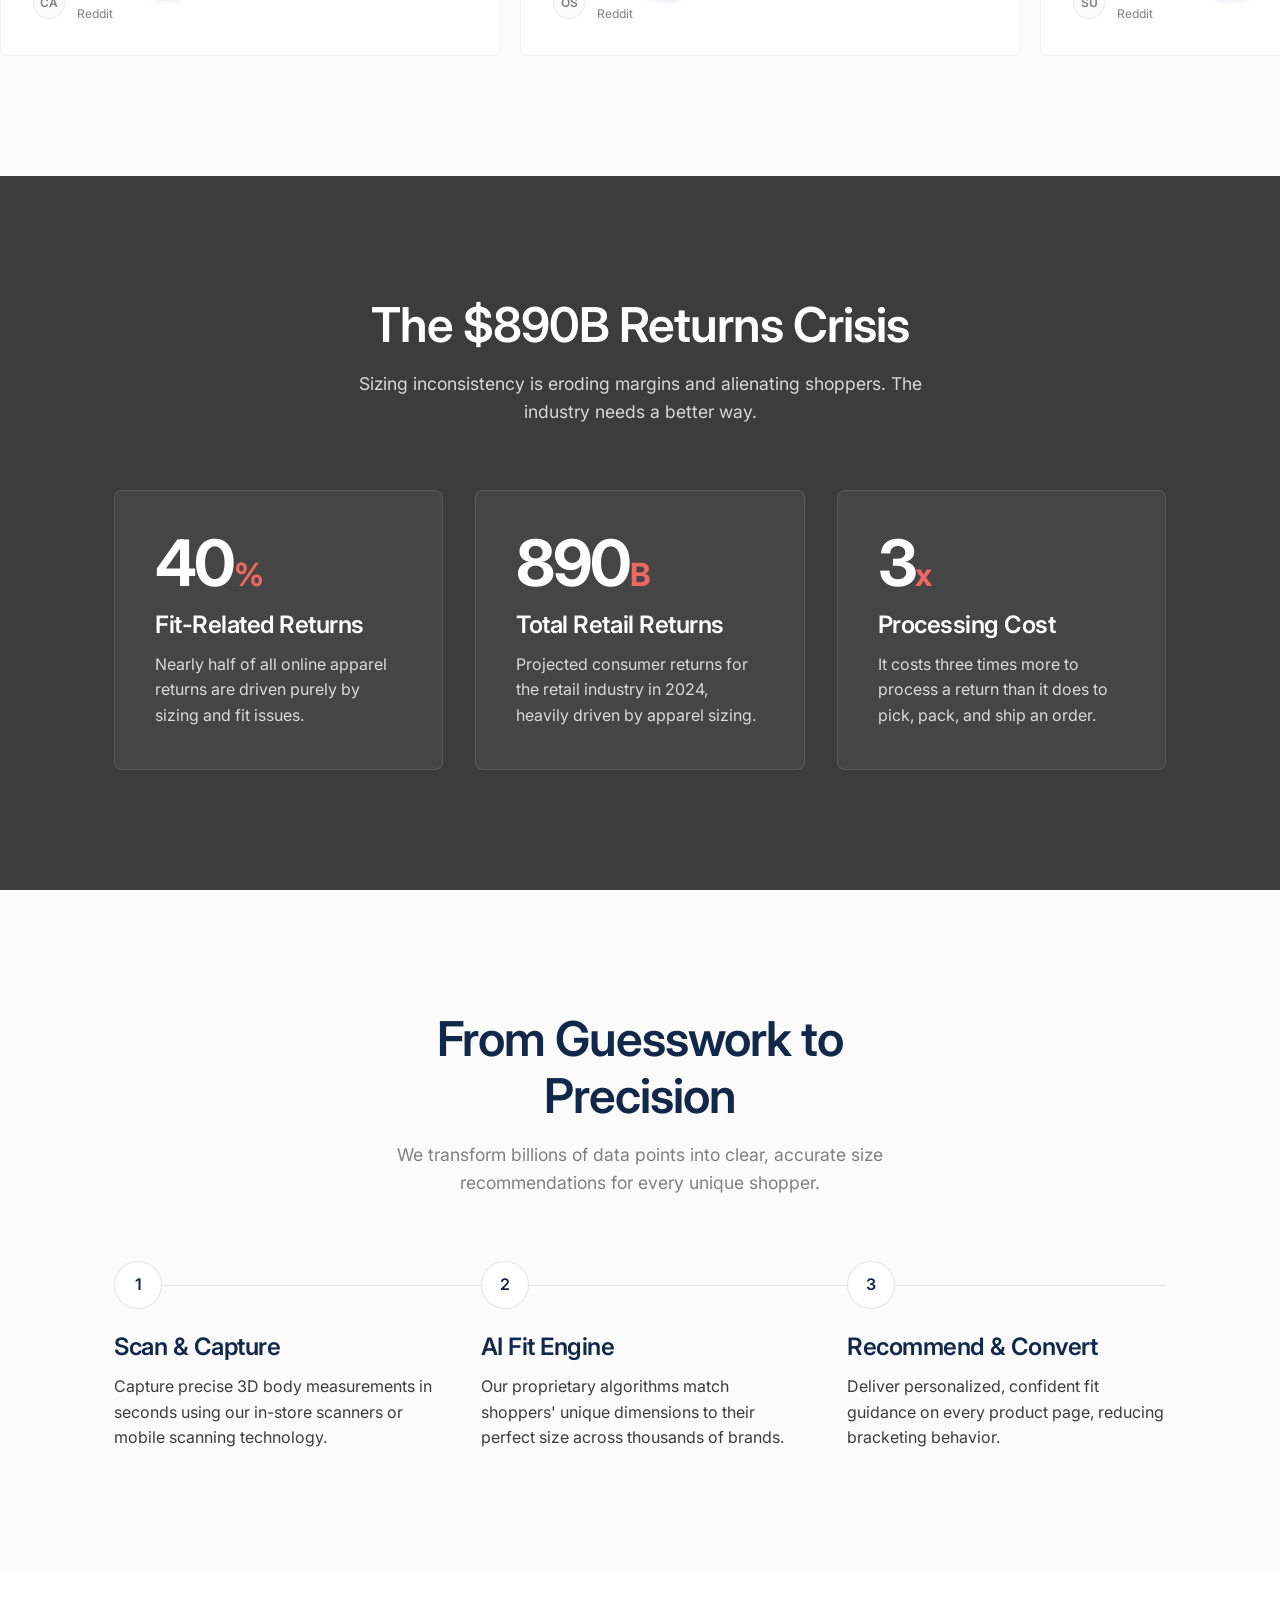
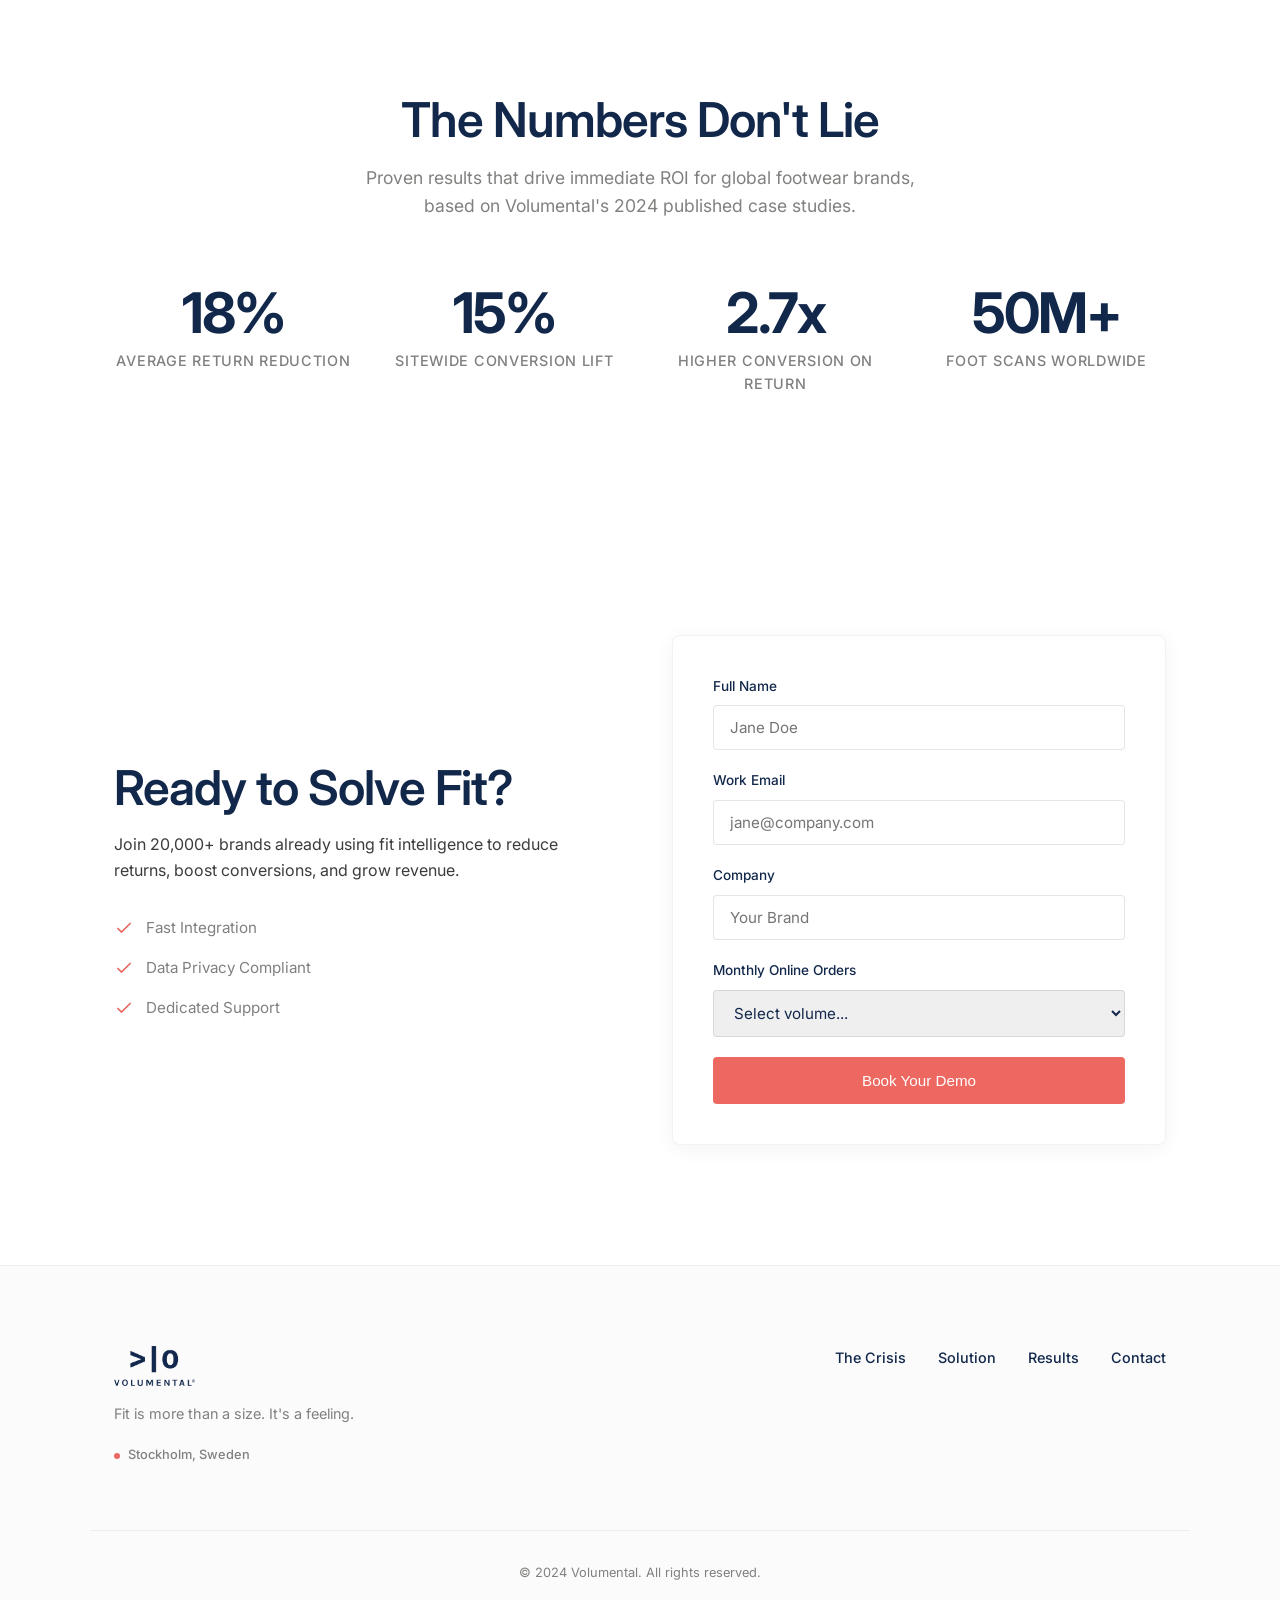
==== commit 3b572a56: "Fact-check and update Volumental specific statistics and sources" ====
--- a/index.html
+++ b/index.html
@@ -133,24 +133,24 @@
         <div class="container">
             <div class="section-header fade-in">
                 <h2>The Numbers Don't Lie</h2>
-                <p>Proven results that drive immediate ROI for global footwear and apparel brands.</p>
+                <p>Proven results that drive immediate ROI for global footwear brands, based on Volumental's 2024 published case studies.</p>
             </div>
             <div class="grid-4">
                 <div class="result-item fade-in">
-                    <div class="result-value">40%</div>
-                    <div class="result-label">Reduction in Returns</div>
+                    <div class="result-value">18%</div>
+                    <div class="result-label">Average Return Reduction</div>
                 </div>
                 <div class="result-item fade-in delay-1">
-                    <div class="result-value">2%</div>
+                    <div class="result-value">15%</div>
                     <div class="result-label">Sitewide Conversion Lift</div>
                 </div>
                 <div class="result-item fade-in delay-2">
-                    <div class="result-value">2x</div>
-                    <div class="result-label">Repeat Purchase Rate</div>
+                    <div class="result-value">2.7x</div>
+                    <div class="result-label">Higher Conversion on Return</div>
                 </div>
                 <div class="result-item fade-in delay-3">
-                    <div class="result-value">20k+</div>
-                    <div class="result-label">Brands Worldwide</div>
+                    <div class="result-value">50M+</div>
+                    <div class="result-label">Foot Scans Worldwide</div>
                 </div>
             </div>
         </div>
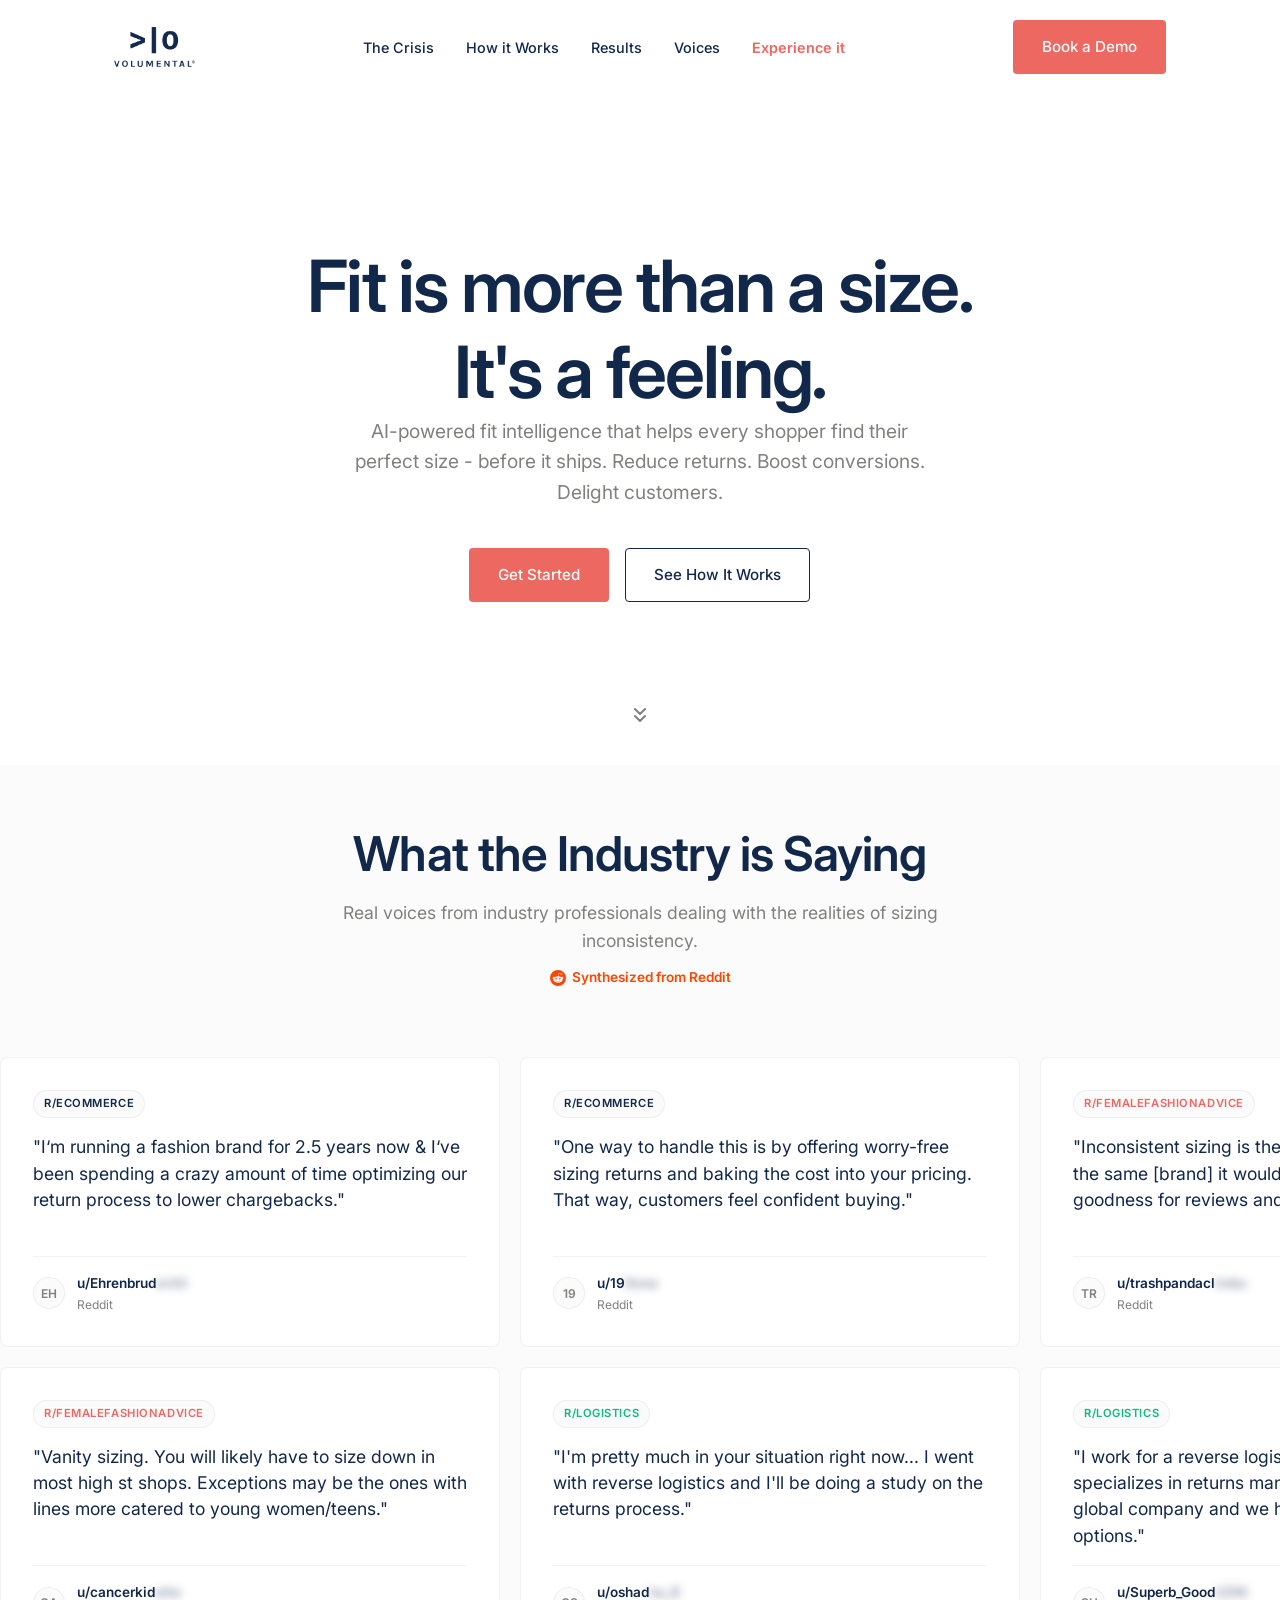
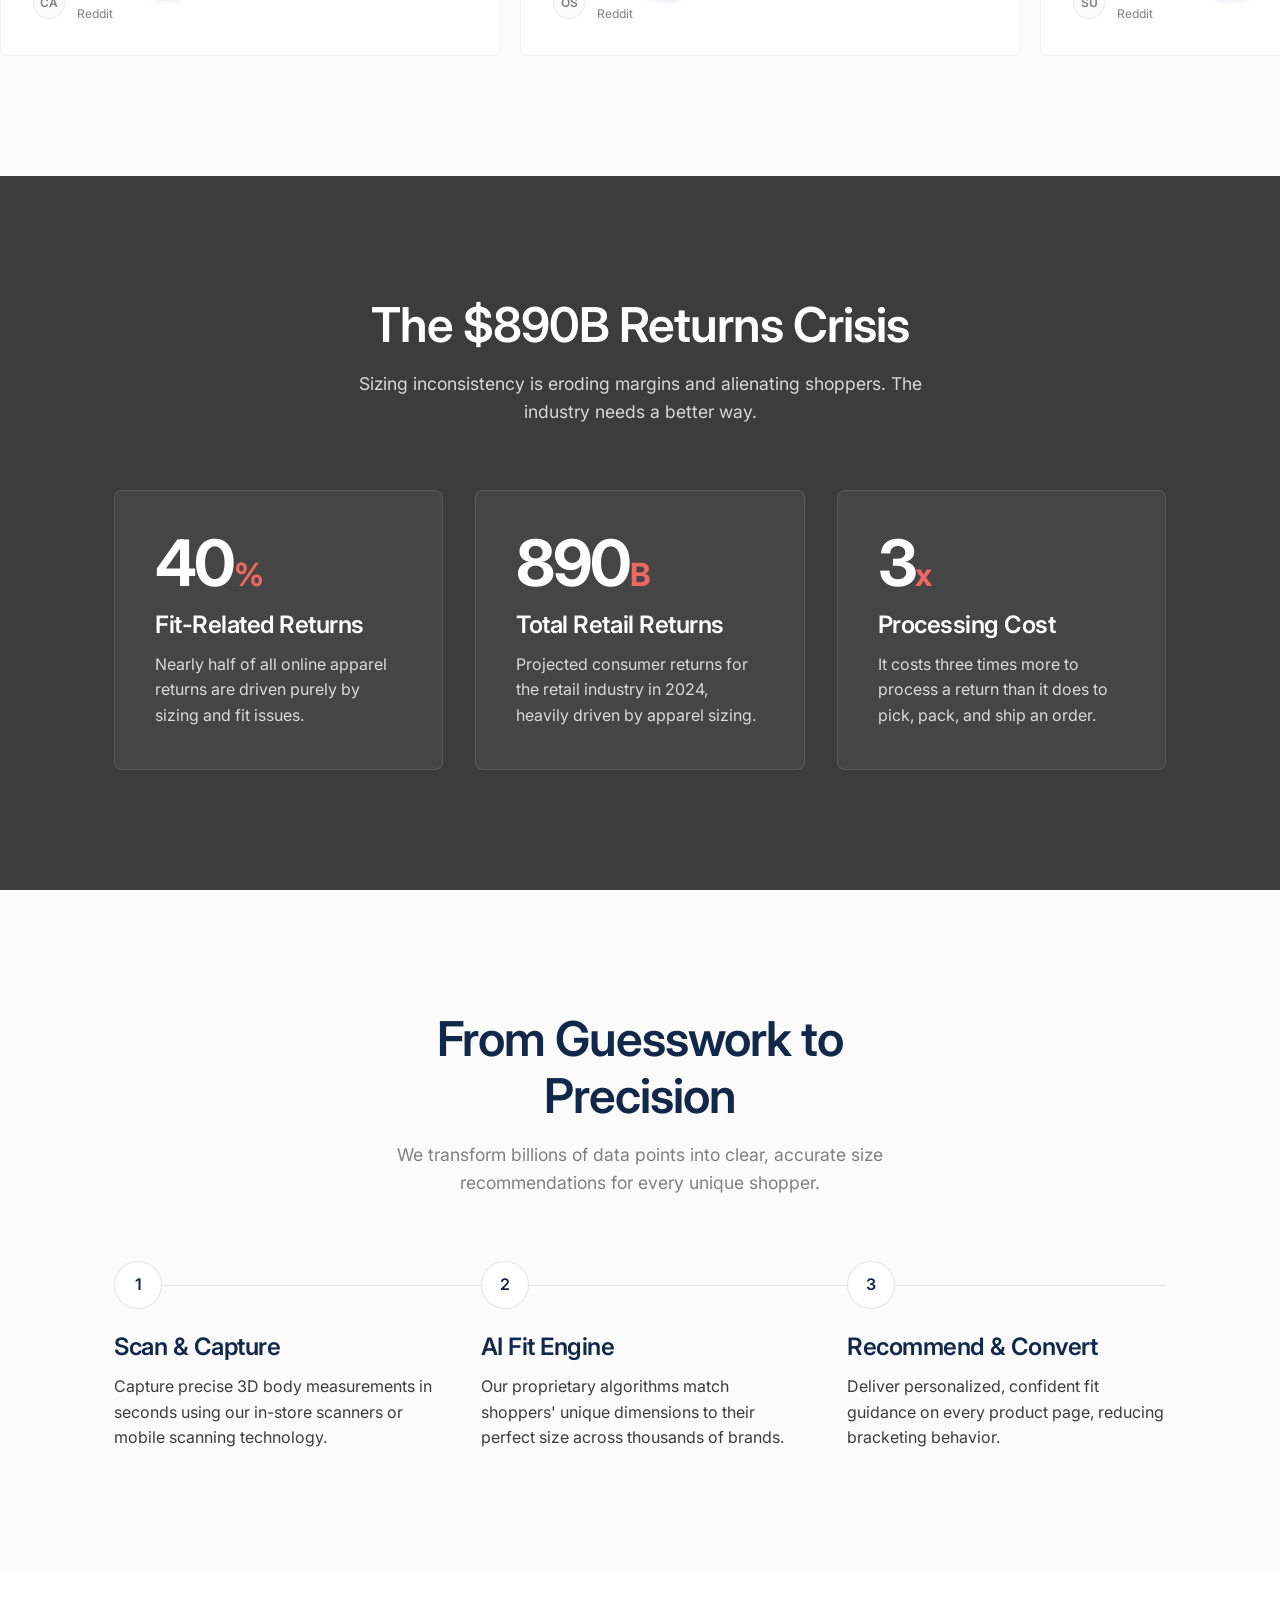
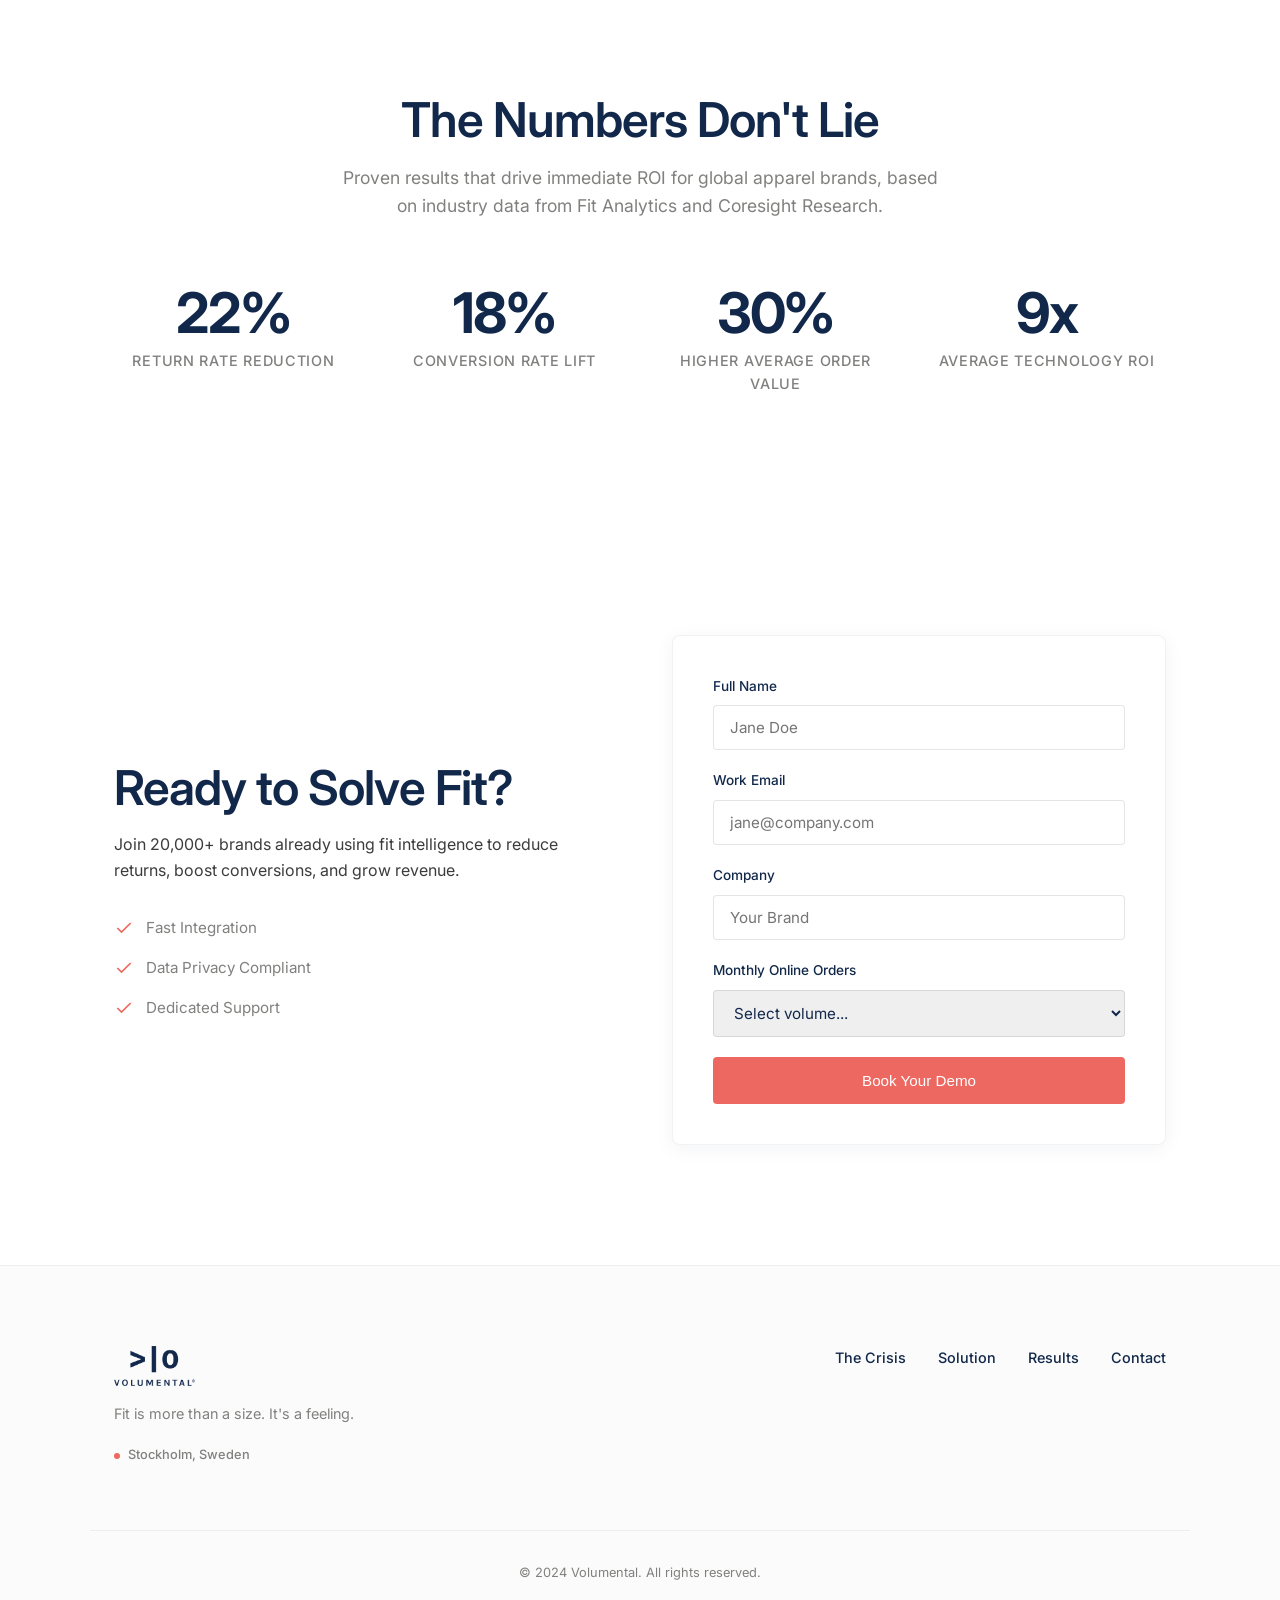
==== commit ffc2d51c: "Update Results section with apparel-specific data from Fit Analytics and Coresight Research" ====
--- a/index.html
+++ b/index.html
@@ -133,24 +133,24 @@
         <div class="container">
             <div class="section-header fade-in">
                 <h2>The Numbers Don't Lie</h2>
-                <p>Proven results that drive immediate ROI for global footwear brands, based on Volumental's 2024 published case studies.</p>
+                <p>Proven results that drive immediate ROI for global apparel brands, based on industry data from Fit Analytics and Coresight Research.</p>
             </div>
             <div class="grid-4">
                 <div class="result-item fade-in">
+                    <div class="result-value">22%</div>
+                    <div class="result-label">Return Rate Reduction</div>
+                </div>
+                <div class="result-item fade-in delay-1">
                     <div class="result-value">18%</div>
-                    <div class="result-label">Average Return Reduction</div>
-                </div>
-                <div class="result-item fade-in delay-1">
-                    <div class="result-value">15%</div>
-                    <div class="result-label">Sitewide Conversion Lift</div>
+                    <div class="result-label">Conversion Rate Lift</div>
                 </div>
                 <div class="result-item fade-in delay-2">
-                    <div class="result-value">2.7x</div>
-                    <div class="result-label">Higher Conversion on Return</div>
+                    <div class="result-value">30%</div>
+                    <div class="result-label">Higher Average Order Value</div>
                 </div>
                 <div class="result-item fade-in delay-3">
-                    <div class="result-value">50M+</div>
-                    <div class="result-label">Foot Scans Worldwide</div>
+                    <div class="result-value">9x</div>
+                    <div class="result-label">Average Technology ROI</div>
                 </div>
             </div>
         </div>
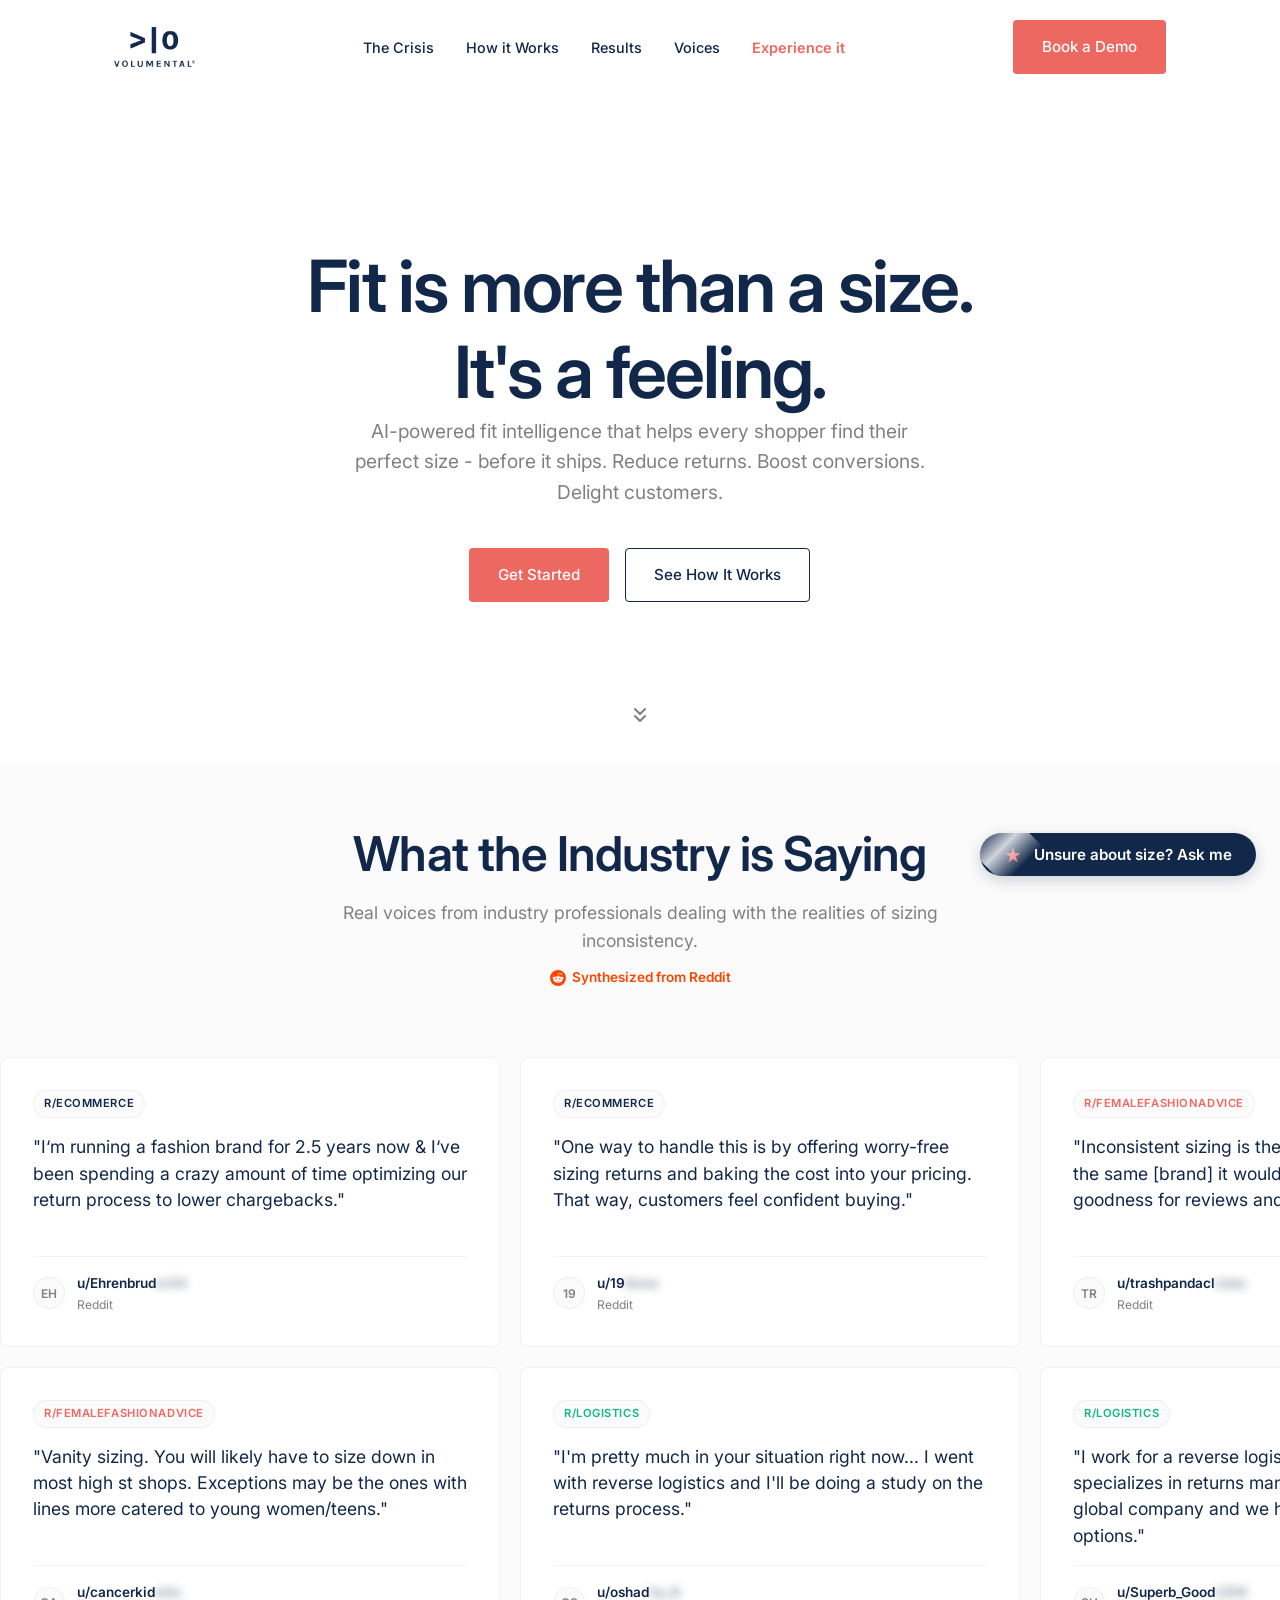
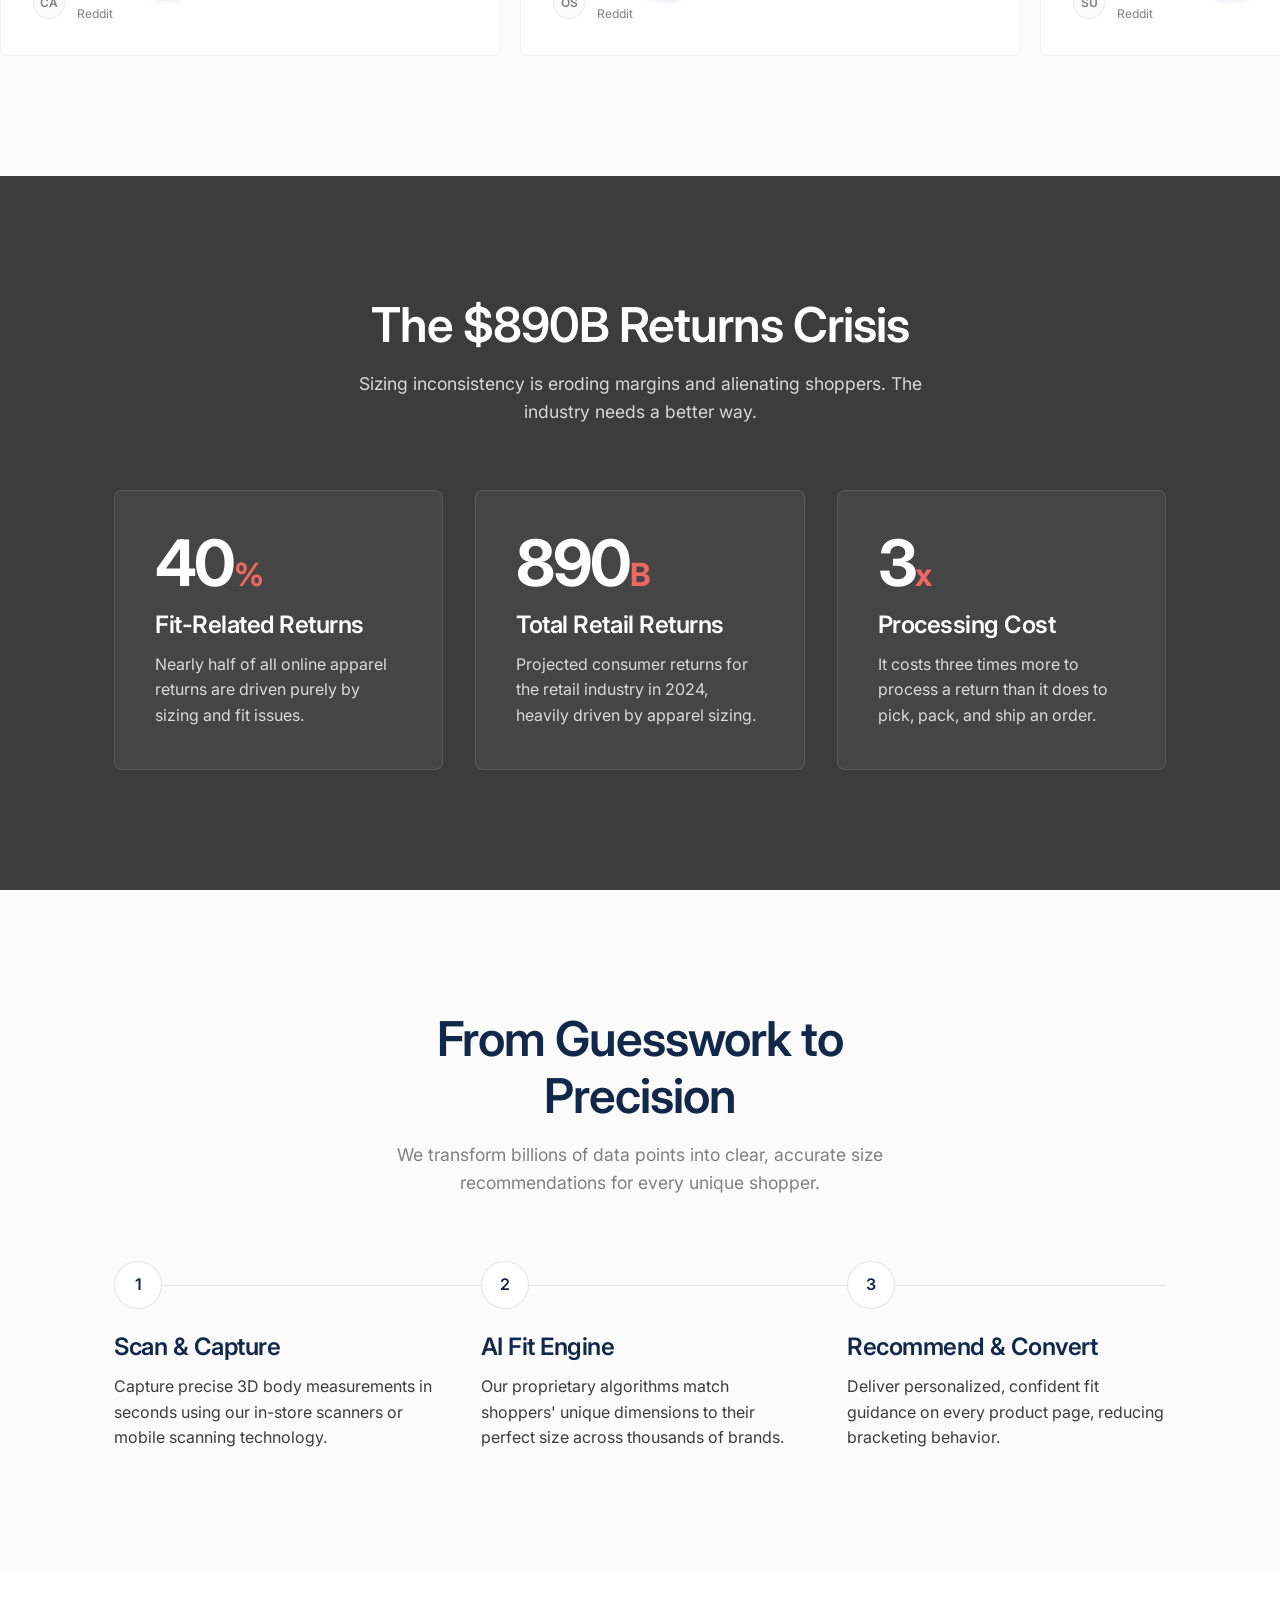
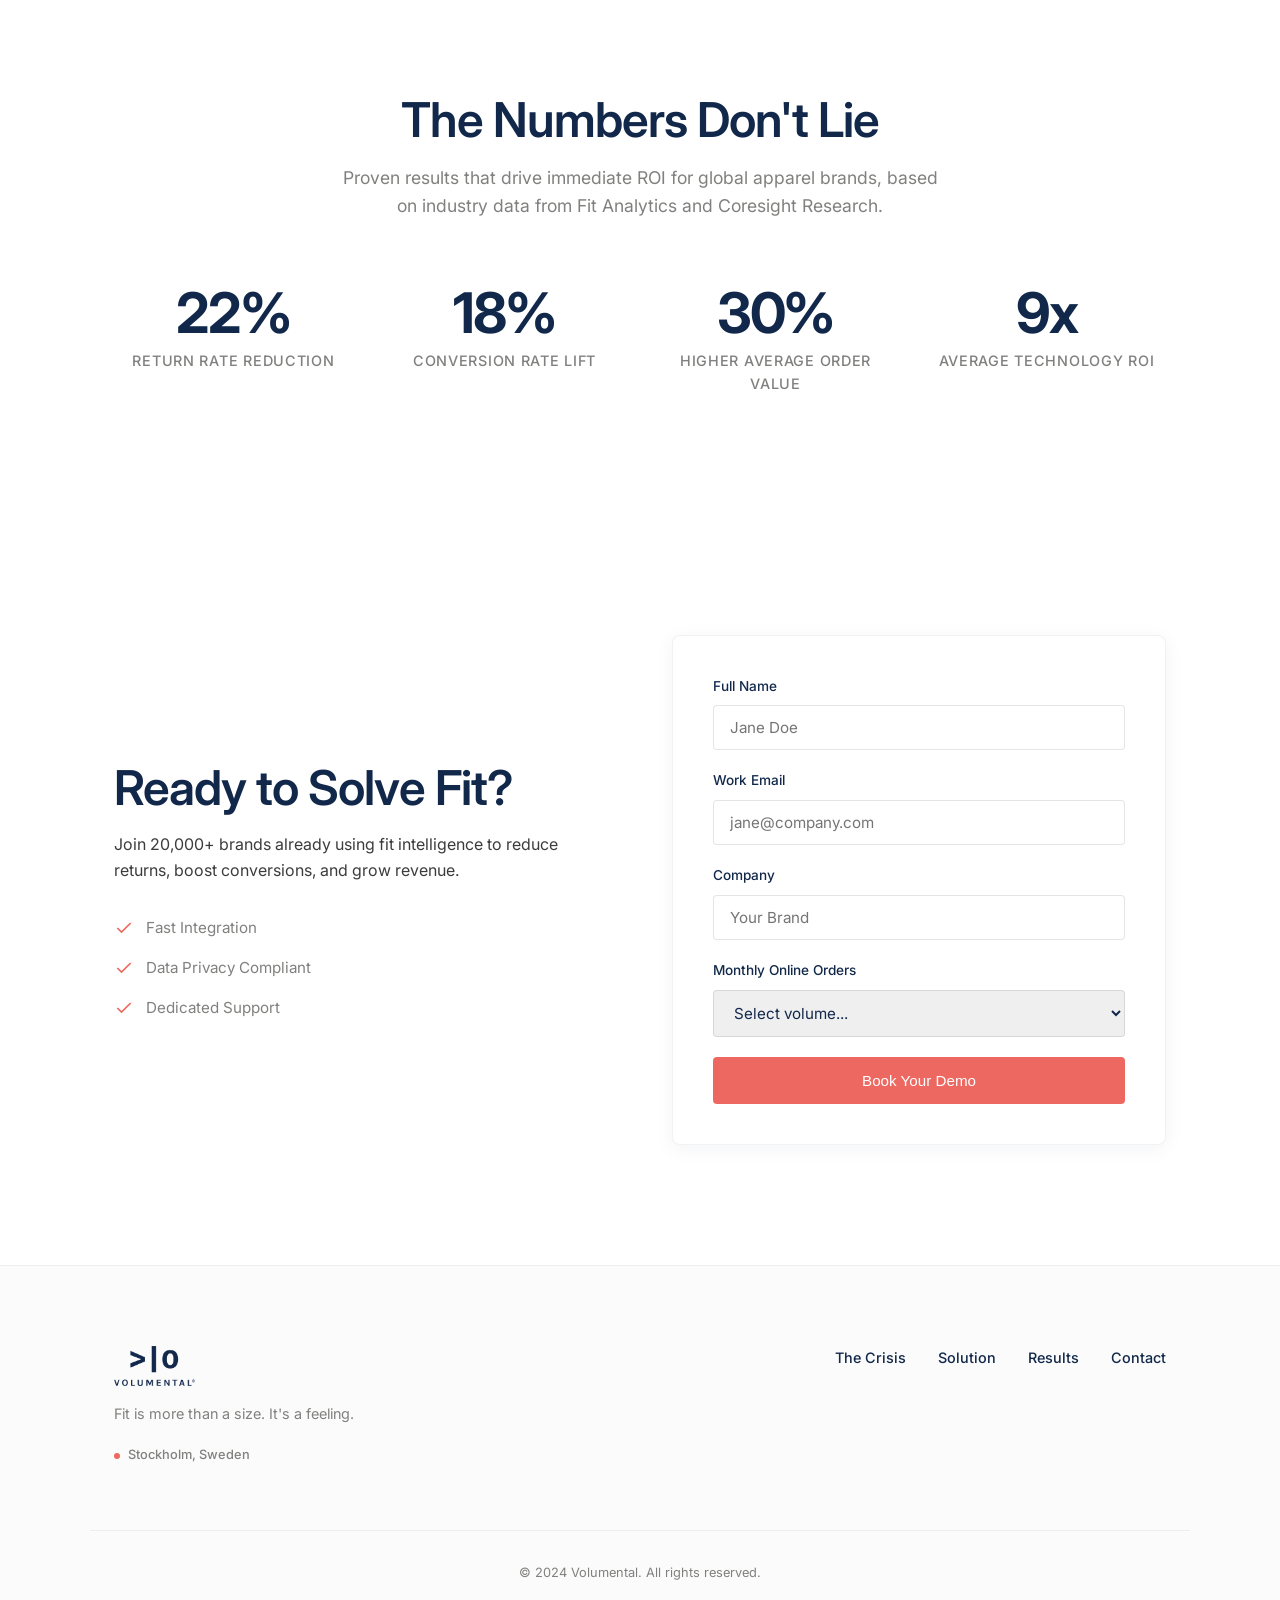
==== commit 07966e8b: "Add interactive AI chat widget pill with shimmer animation and scroll trigger" ====
--- a/index.html
+++ b/index.html
@@ -233,6 +233,41 @@
         </div>
     </footer>
 
+    <!-- Chat Widget -->
+    <div class="chat-widget-container" id="chat-widget-container">
+        <!-- Chat Window -->
+        <div class="chat-window" id="chat-window">
+            <div class="chat-header">
+                <div class="chat-header-info">
+                    <svg width="20" height="20" viewBox="0 0 24 24" fill="none" stroke="currentColor" stroke-width="2"><path d="M12 2L2 7l10 5 10-5-10-5zM2 17l10 5 10-5M2 12l10 5 10-5"/></svg>
+                    <span>Fit Assistant AI</span>
+                </div>
+                <button class="chat-close" id="chat-close">&times;</button>
+            </div>
+            <div class="chat-body">
+                <div class="chat-message bot">
+                    Hi there! 👋 I'm here to help you find your perfect fit or answer any questions about our sizing technology.
+                </div>
+            </div>
+            <div class="chat-input-area">
+                <input type="text" placeholder="Type a message..." class="chat-input" disabled>
+                <button class="chat-send" disabled>
+                    <svg width="18" height="18" viewBox="0 0 24 24" fill="none" stroke="currentColor" stroke-width="2"><line x1="22" y1="2" x2="11" y2="13"></line><polygon points="22 2 15 22 11 13 2 9 22 2"></polygon></svg>
+                </button>
+            </div>
+        </div>
+
+        <!-- Chat Pill -->
+        <button class="chat-pill" id="chat-pill">
+            <span class="chat-pill-icon-wrapper">
+                <svg width="18" height="18" viewBox="0 0 24 24" fill="currentColor" stroke="none" class="ai-star">
+                    <path d="M12 2l2.4 7.6H22l-6.2 4.5 2.4 7.6-6.2-4.5-6.2 4.5 2.4-7.6L2 9.6h7.6z"/>
+                </svg>
+            </span>
+            <span class="chat-pill-text">Unsure about size? Ask me</span>
+        </button>
+    </div>
+
     <script src="script.js"></script>
 </body>
 </html>
--- a/styles.css
+++ b/styles.css
@@ -634,3 +634,193 @@
     .footer-container { flex-direction: column; gap: 40px; }
     .footer-links { flex-direction: column; gap: 16px; }
 }
+
+/* Chat Widget */
+.chat-widget-container {
+    position: fixed;
+    bottom: 24px;
+    right: 24px;
+    z-index: 1000;
+    display: flex;
+    flex-direction: column;
+    align-items: flex-end;
+    opacity: 0;
+    visibility: hidden;
+    transform: translateY(20px);
+    transition: all 0.4s cubic-bezier(0.175, 0.885, 0.32, 1.275);
+}
+
+.chat-widget-container.show {
+    opacity: 1;
+    visibility: visible;
+    transform: translateY(0);
+}
+
+.chat-pill {
+    background: var(--color-primary);
+    color: var(--color-white);
+    border: none;
+    padding: 12px 24px;
+    border-radius: 100px;
+    display: flex;
+    align-items: center;
+    gap: 12px;
+    font-family: inherit;
+    font-weight: 600;
+    font-size: 0.95rem;
+    cursor: pointer;
+    box-shadow: 0 4px 15px rgba(18, 40, 75, 0.2);
+    transition: all 0.2s ease;
+    overflow: hidden;
+    position: relative;
+}
+
+.chat-pill:hover {
+    transform: translateY(-2px);
+    box-shadow: 0 6px 20px rgba(18, 40, 75, 0.25);
+}
+
+.chat-pill-icon-wrapper {
+    display: flex;
+    align-items: center;
+    justify-content: center;
+    position: relative;
+}
+
+.ai-star {
+    color: var(--color-accent);
+}
+
+/* Shimmer animation just on the icon area */
+.chat-pill-icon-wrapper::after {
+    content: '';
+    position: absolute;
+    top: -150%;
+    left: -150%;
+    width: 300%;
+    height: 300%;
+    background: linear-gradient(
+        to right,
+        rgba(255, 255, 255, 0) 0%,
+        rgba(255, 255, 255, 0.8) 50%,
+        rgba(255, 255, 255, 0) 100%
+    );
+    transform: rotate(45deg);
+    animation: shimmer 3s infinite linear;
+    pointer-events: none;
+}
+
+@keyframes shimmer {
+    0% { transform: translateX(-100%) rotate(45deg); }
+    100% { transform: translateX(100%) rotate(45deg); }
+}
+
+/* Chat Window */
+.chat-window {
+    background: var(--color-white);
+    width: 320px;
+    border-radius: 16px;
+    box-shadow: 0 10px 40px rgba(0,0,0,0.15);
+    margin-bottom: 16px;
+    display: flex;
+    flex-direction: column;
+    overflow: hidden;
+    transform-origin: bottom right;
+    transform: scale(0.8);
+    opacity: 0;
+    visibility: hidden;
+    transition: all 0.3s cubic-bezier(0.175, 0.885, 0.32, 1.275);
+    border: 1px solid rgba(0,0,0,0.05);
+}
+
+.chat-widget-container.open .chat-window {
+    transform: scale(1);
+    opacity: 1;
+    visibility: visible;
+}
+
+.chat-header {
+    background: var(--color-primary);
+    color: var(--color-white);
+    padding: 16px;
+    display: flex;
+    justify-content: space-between;
+    align-items: center;
+}
+
+.chat-header-info {
+    display: flex;
+    align-items: center;
+    gap: 8px;
+    font-weight: 600;
+    font-size: 0.95rem;
+}
+
+.chat-header-info svg {
+    color: var(--color-accent);
+}
+
+.chat-close {
+    background: none;
+    border: none;
+    color: var(--color-white);
+    font-size: 1.5rem;
+    cursor: pointer;
+    opacity: 0.8;
+    transition: opacity 0.2s;
+    line-height: 1;
+}
+
+.chat-close:hover {
+    opacity: 1;
+}
+
+.chat-body {
+    padding: 20px;
+    min-height: 200px;
+    background: var(--color-bg-subtle);
+}
+
+.chat-message.bot {
+    background: var(--color-white);
+    padding: 12px 16px;
+    border-radius: 12px;
+    border-bottom-left-radius: 2px;
+    font-size: 0.85rem;
+    color: var(--color-gray-dark);
+    box-shadow: 0 2px 5px rgba(0,0,0,0.02);
+    line-height: 1.5;
+    display: inline-block;
+    max-width: 90%;
+}
+
+.chat-input-area {
+    padding: 16px;
+    background: var(--color-white);
+    border-top: 1px solid rgba(0,0,0,0.05);
+    display: flex;
+    gap: 8px;
+}
+
+.chat-input {
+    flex: 1;
+    border: 1px solid rgba(0,0,0,0.1);
+    border-radius: 100px;
+    padding: 10px 16px;
+    font-size: 0.85rem;
+    outline: none;
+    font-family: inherit;
+}
+
+.chat-send {
+    background: var(--color-primary);
+    color: var(--color-white);
+    border: none;
+    width: 36px;
+    height: 36px;
+    border-radius: 50%;
+    display: flex;
+    align-items: center;
+    justify-content: center;
+    cursor: pointer;
+}
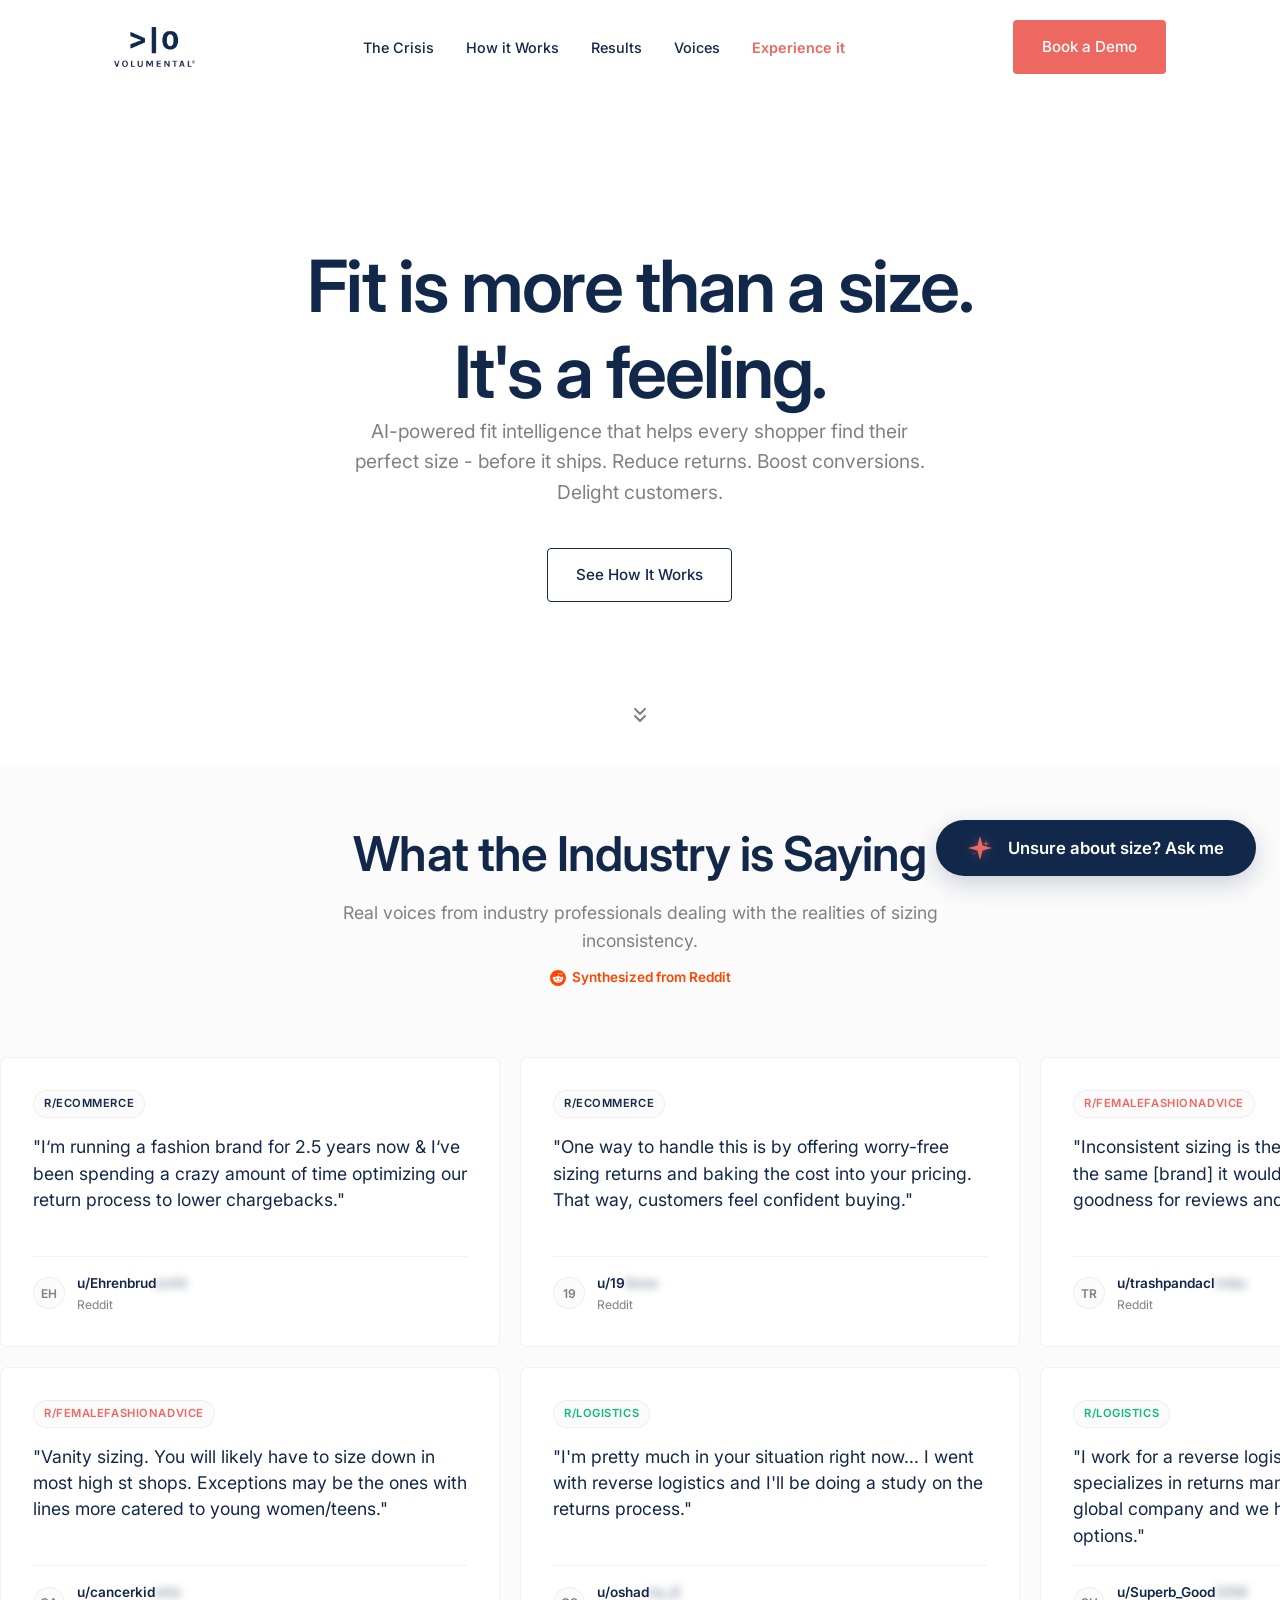
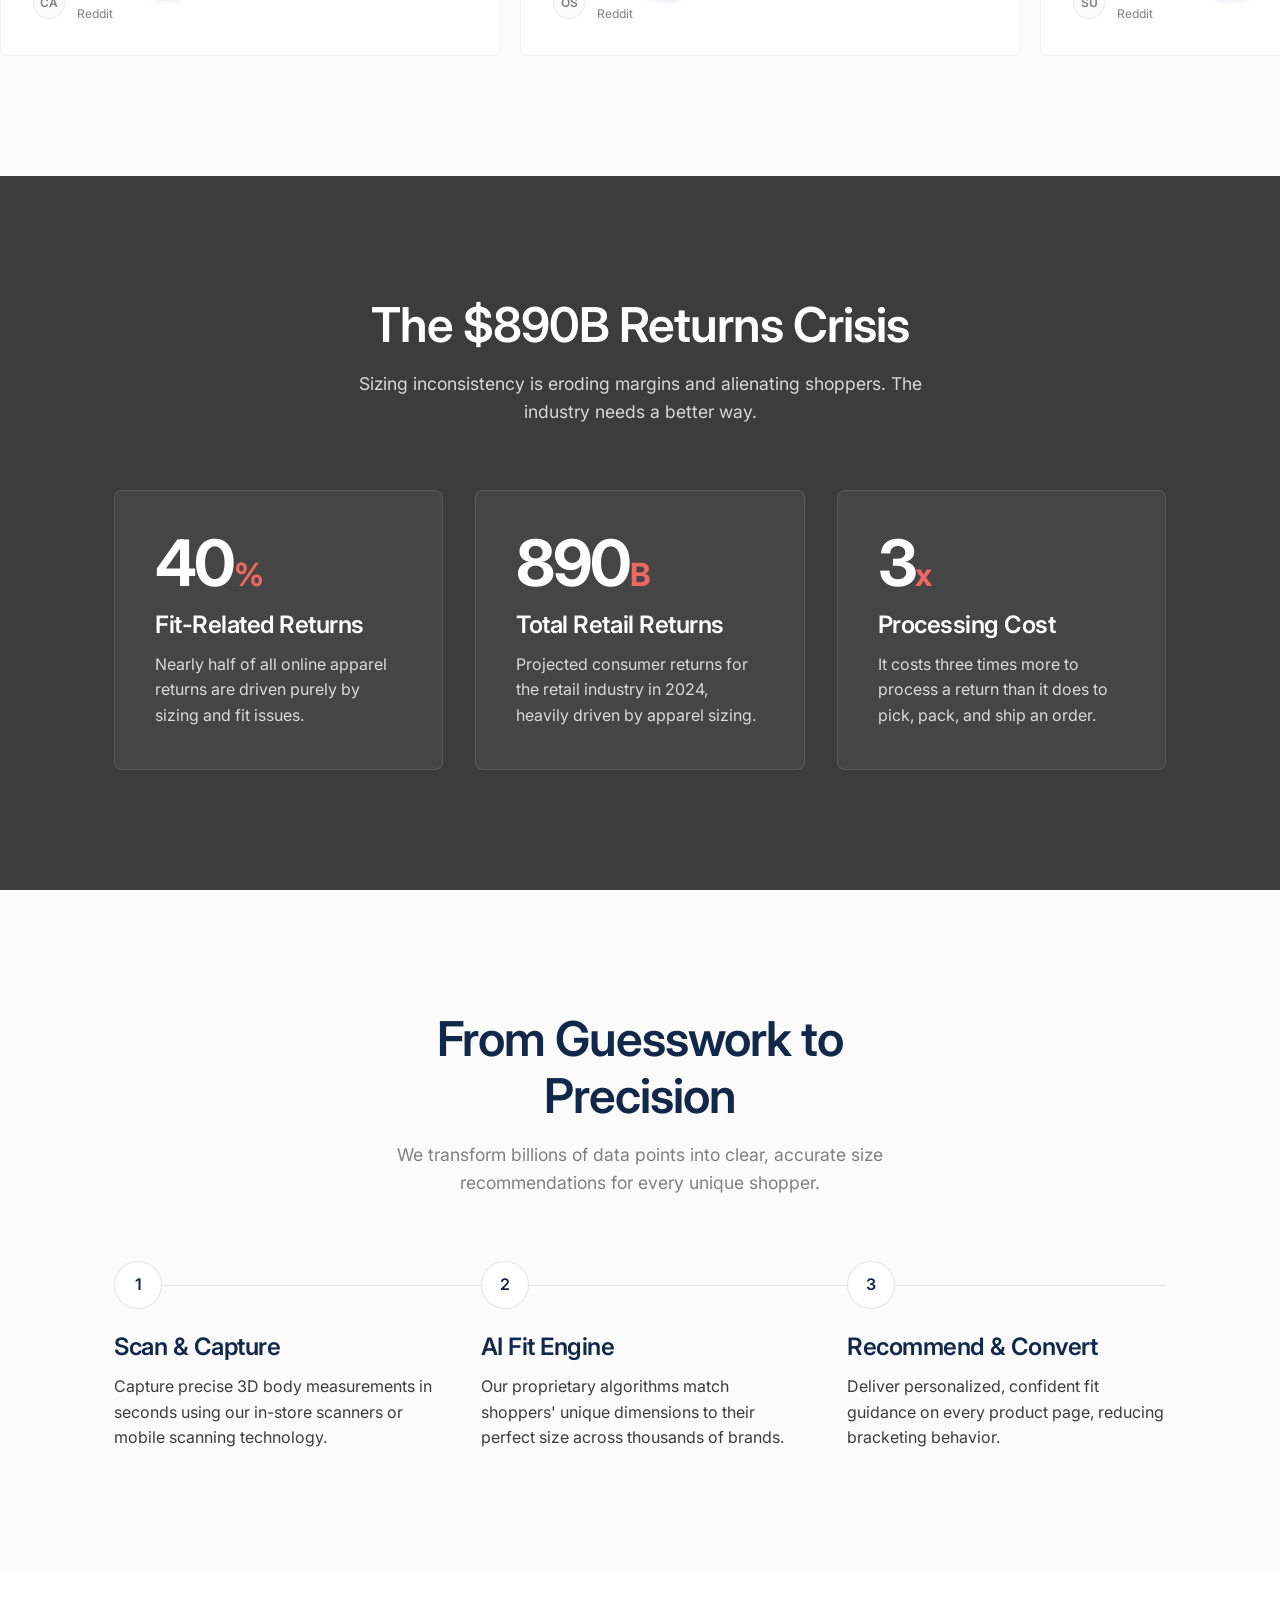
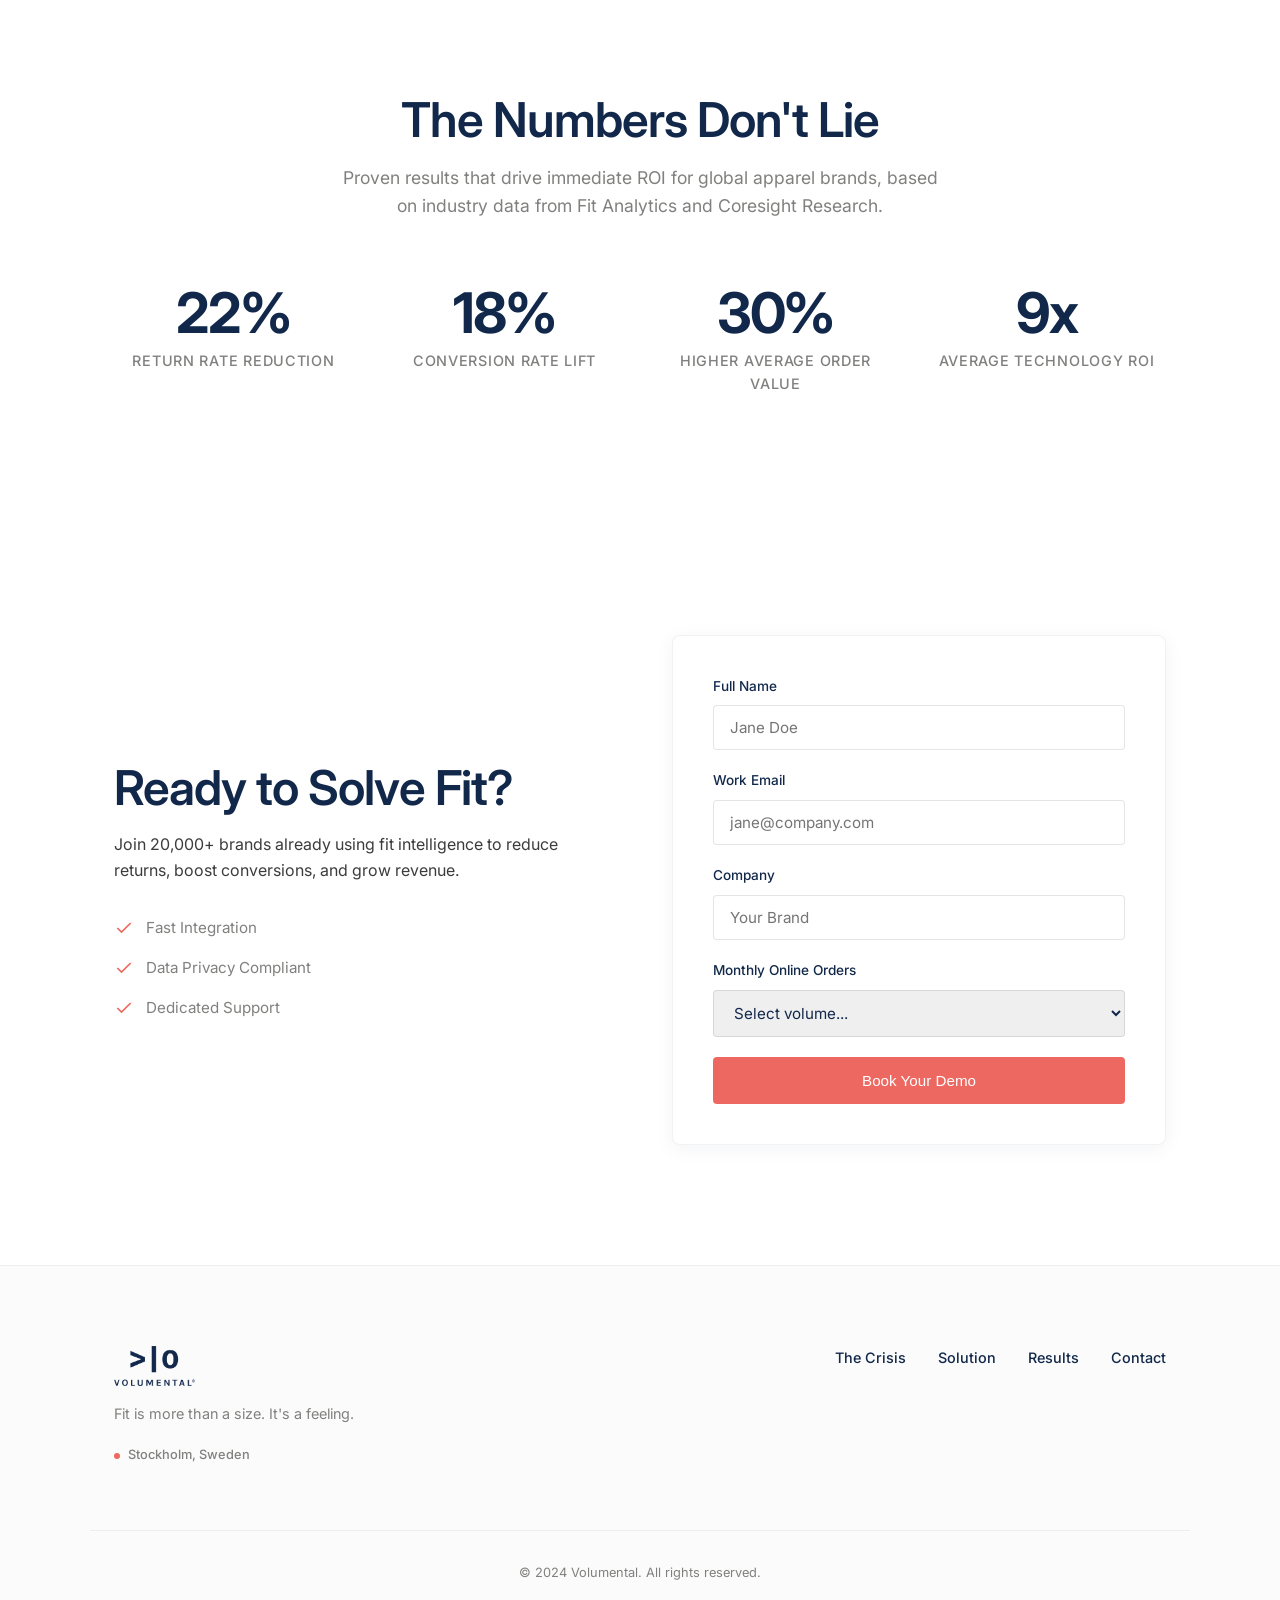
==== commit 1a4db840: "Refine hero section and chat pill: remove shimmer, add Gemini-style sparkles, and increase pill size" ====
--- a/index.html
+++ b/index.html
@@ -36,7 +36,6 @@
             <h1 class="fade-in">Fit is more than a size.<br>It's a feeling.</h1>
             <p class="hero-subtitle fade-in delay-1">AI-powered fit intelligence that helps every shopper find their perfect size - before it ships. Reduce returns. Boost conversions. Delight customers.</p>
             <div class="hero-actions fade-in delay-2">
-                <a href="#contact" class="btn btn-primary">Get Started</a>
                 <a href="#solution" class="btn btn-secondary">See How It Works</a>
             </div>
         </div>
@@ -260,8 +259,10 @@
         <!-- Chat Pill -->
         <button class="chat-pill" id="chat-pill">
             <span class="chat-pill-icon-wrapper">
-                <svg width="18" height="18" viewBox="0 0 24 24" fill="currentColor" stroke="none" class="ai-star">
-                    <path d="M12 2l2.4 7.6H22l-6.2 4.5 2.4 7.6-6.2-4.5-6.2 4.5 2.4-7.6L2 9.6h7.6z"/>
+                <svg width="24" height="24" viewBox="0 0 24 24" fill="currentColor" stroke="none" class="ai-sparkles">
+                    <path d="M12 0L14.59 9.41L24 12L14.59 14.59L12 24L9.41 14.59L0 12L9.41 9.41L12 0Z" />
+                    <path d="M18 4l1.2 4.8L24 10l-4.8 1.2L18 16l-1.2-4.8L12 10l4.8-1.2L18 4Z" style="opacity: 0.7; transform: scale(0.6); transform-origin: 18px 4px;" />
+                    <path d="M6 16l0.8 3.2L10 20l-3.2 0.8L6 24l-0.8-3.2L2 20l3.2-0.8L6 16Z" style="opacity: 0.5; transform: scale(0.4); transform-origin: 6px 16px;" />
                 </svg>
             </span>
             <span class="chat-pill-text">Unsure about size? Ask me</span>
--- a/styles.css
+++ b/styles.css
@@ -660,17 +660,17 @@
     background: var(--color-primary);
     color: var(--color-white);
     border: none;
-    padding: 12px 24px;
+    padding: 16px 32px;
     border-radius: 100px;
     display: flex;
     align-items: center;
-    gap: 12px;
+    gap: 16px;
     font-family: inherit;
     font-weight: 600;
-    font-size: 0.95rem;
+    font-size: 1.05rem;
     cursor: pointer;
-    box-shadow: 0 4px 15px rgba(18, 40, 75, 0.2);
-    transition: all 0.2s ease;
+    box-shadow: 0 8px 25px rgba(18, 40, 75, 0.2);
+    transition: all 0.3s cubic-bezier(0.2, 0.8, 0.2, 1);
     overflow: hidden;
     position: relative;
 }
@@ -687,32 +687,9 @@
     position: relative;
 }
 
-.ai-star {
+.ai-sparkles {
     color: var(--color-accent);
-}
-
-/* Shimmer animation just on the icon area */
-.chat-pill-icon-wrapper::after {
-    content: '';
-    position: absolute;
-    top: -150%;
-    left: -150%;
-    width: 300%;
-    height: 300%;
-    background: linear-gradient(
-        to right,
-        rgba(255, 255, 255, 0) 0%,
-        rgba(255, 255, 255, 0.8) 50%,
-        rgba(255, 255, 255, 0) 100%
-    );
-    transform: rotate(45deg);
-    animation: shimmer 3s infinite linear;
-    pointer-events: none;
-}
-
-@keyframes shimmer {
-    0% { transform: translateX(-100%) rotate(45deg); }
-    100% { transform: translateX(100%) rotate(45deg); }
+    filter: drop-shadow(0 0 5px rgba(237, 104, 97, 0.4));
 }
 
 /* Chat Window */
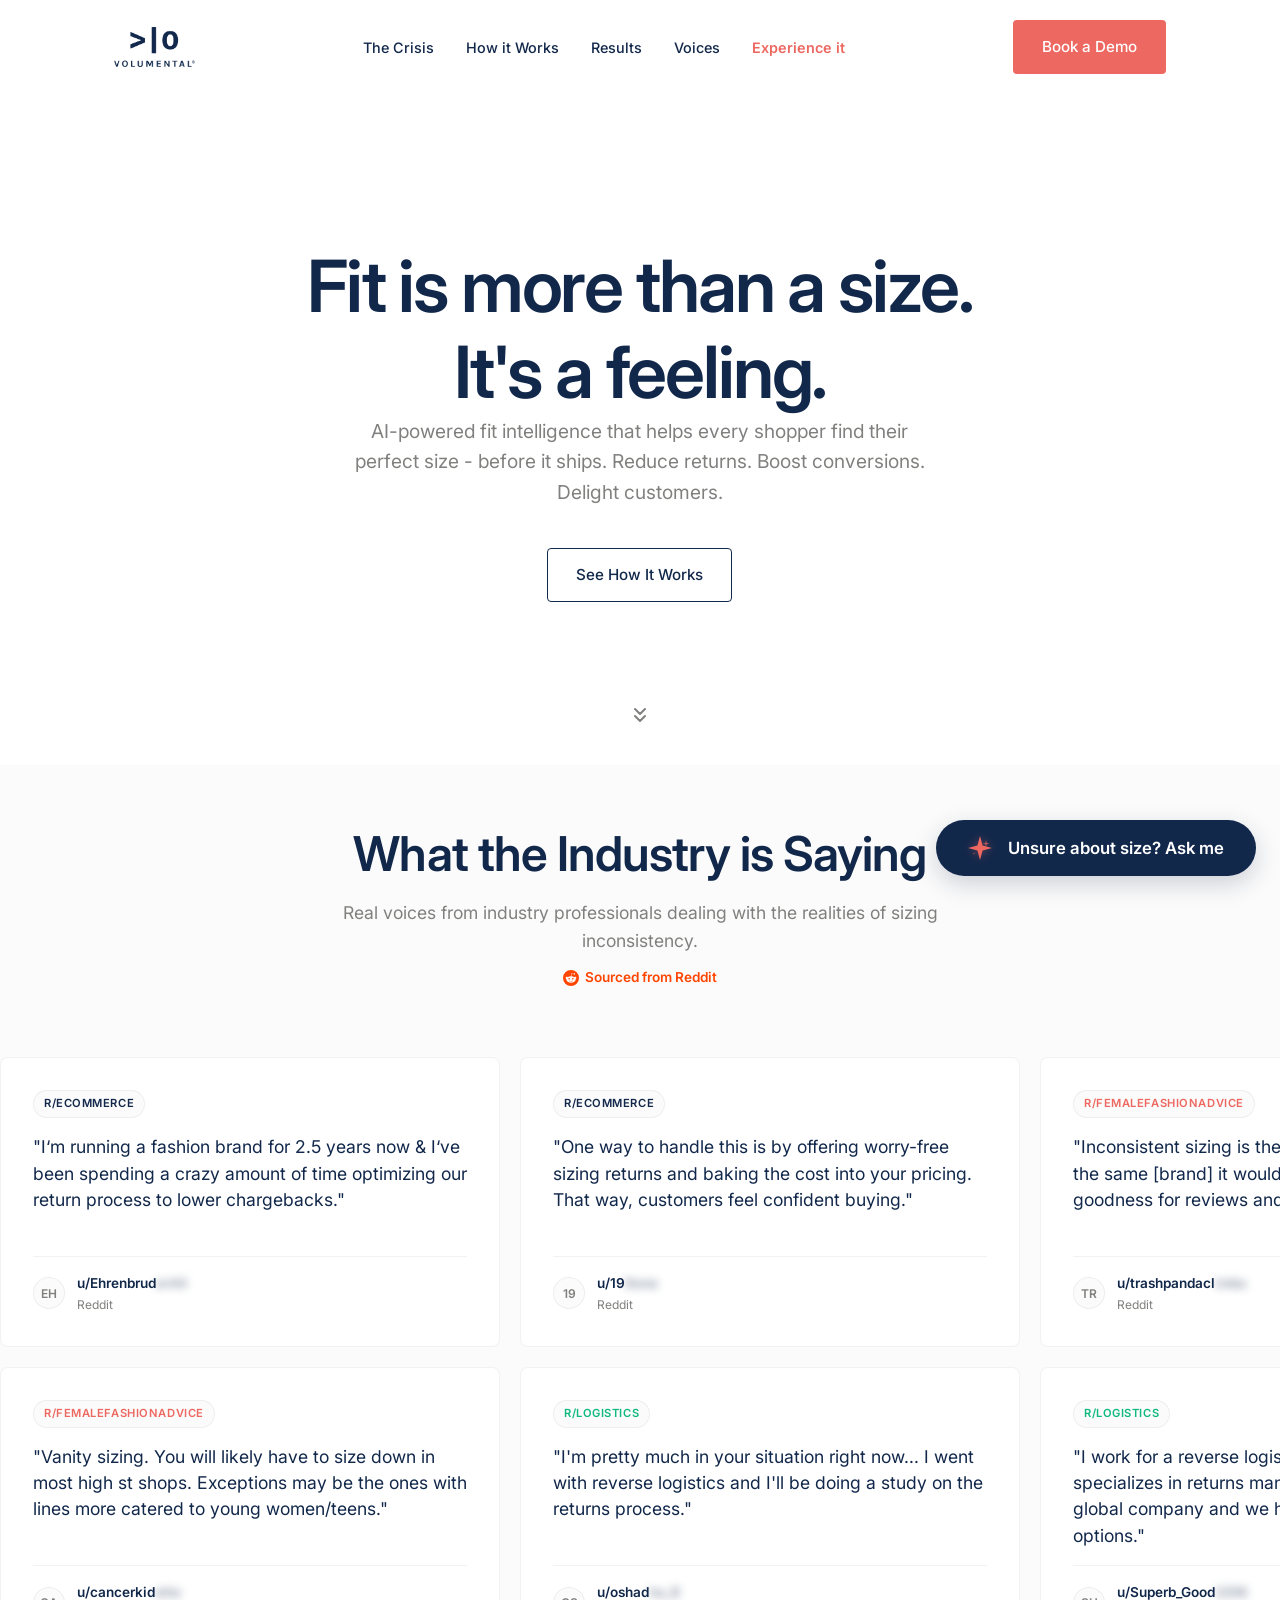
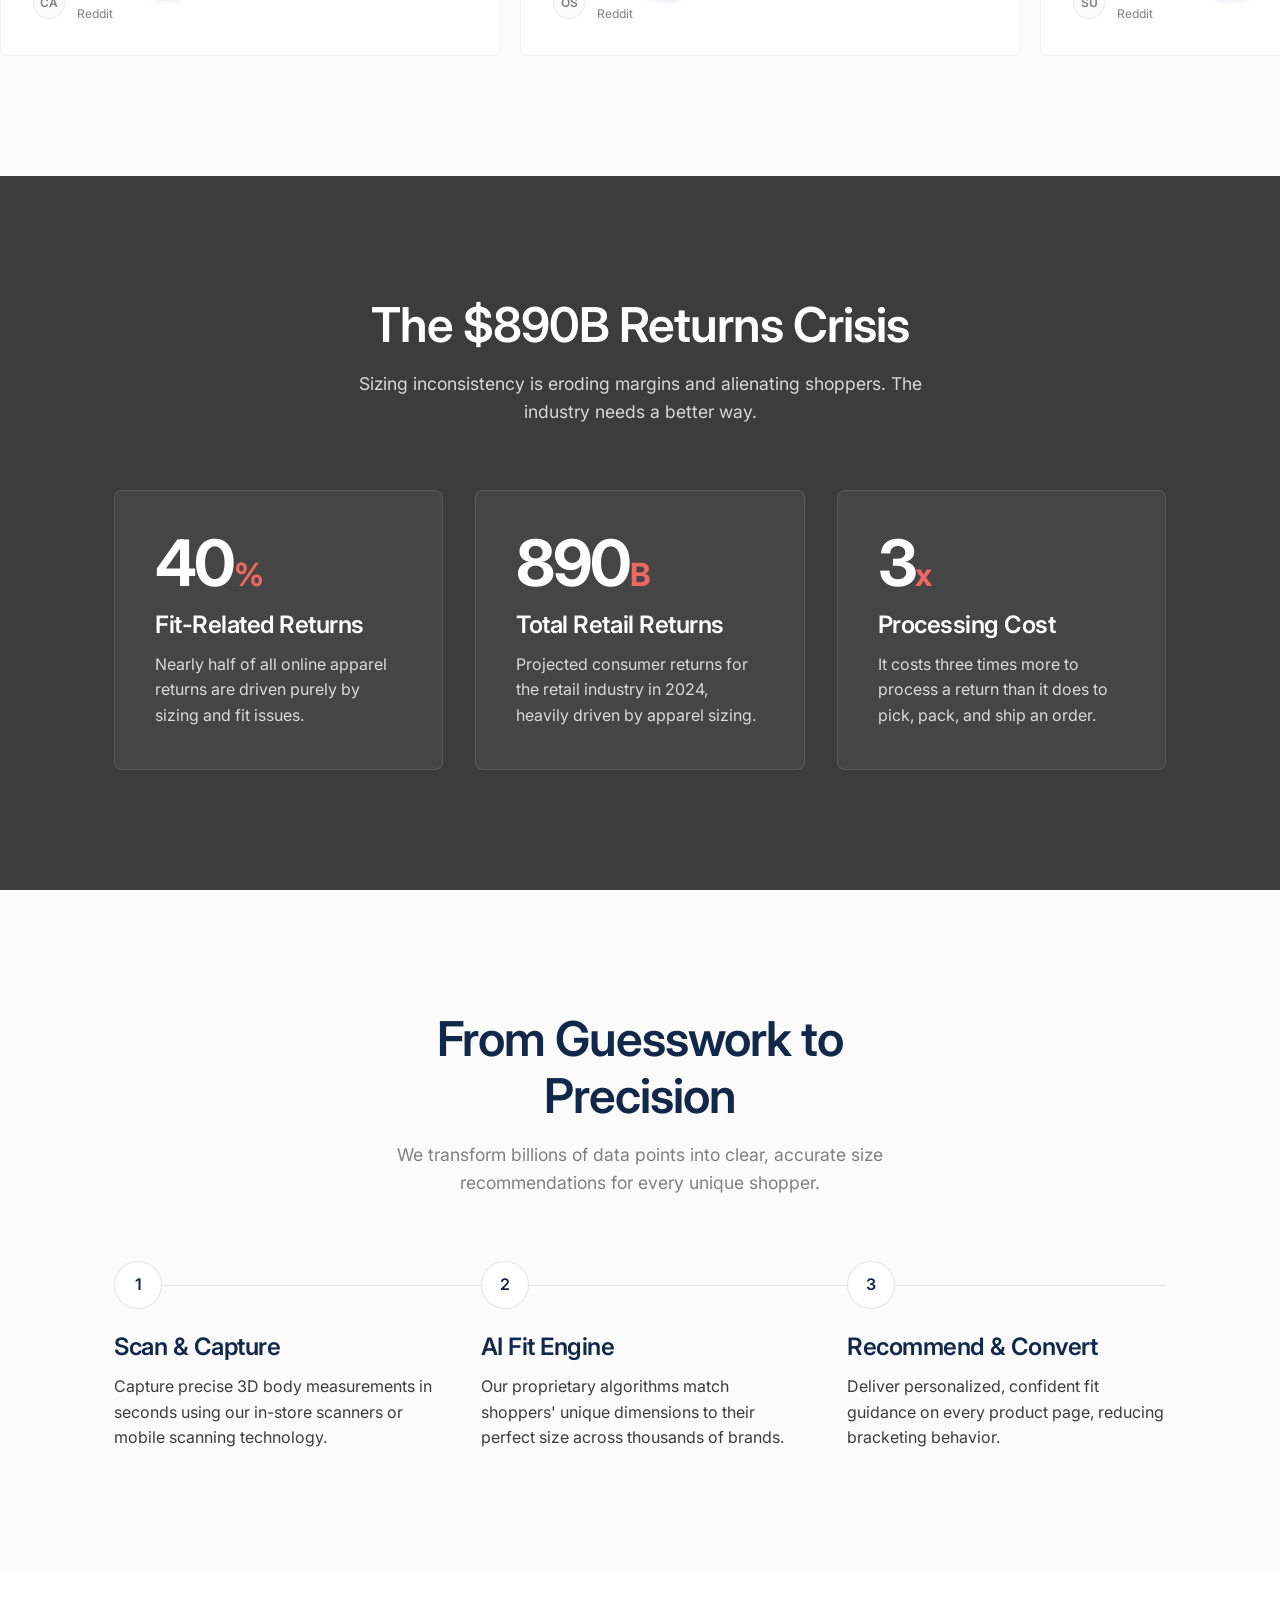
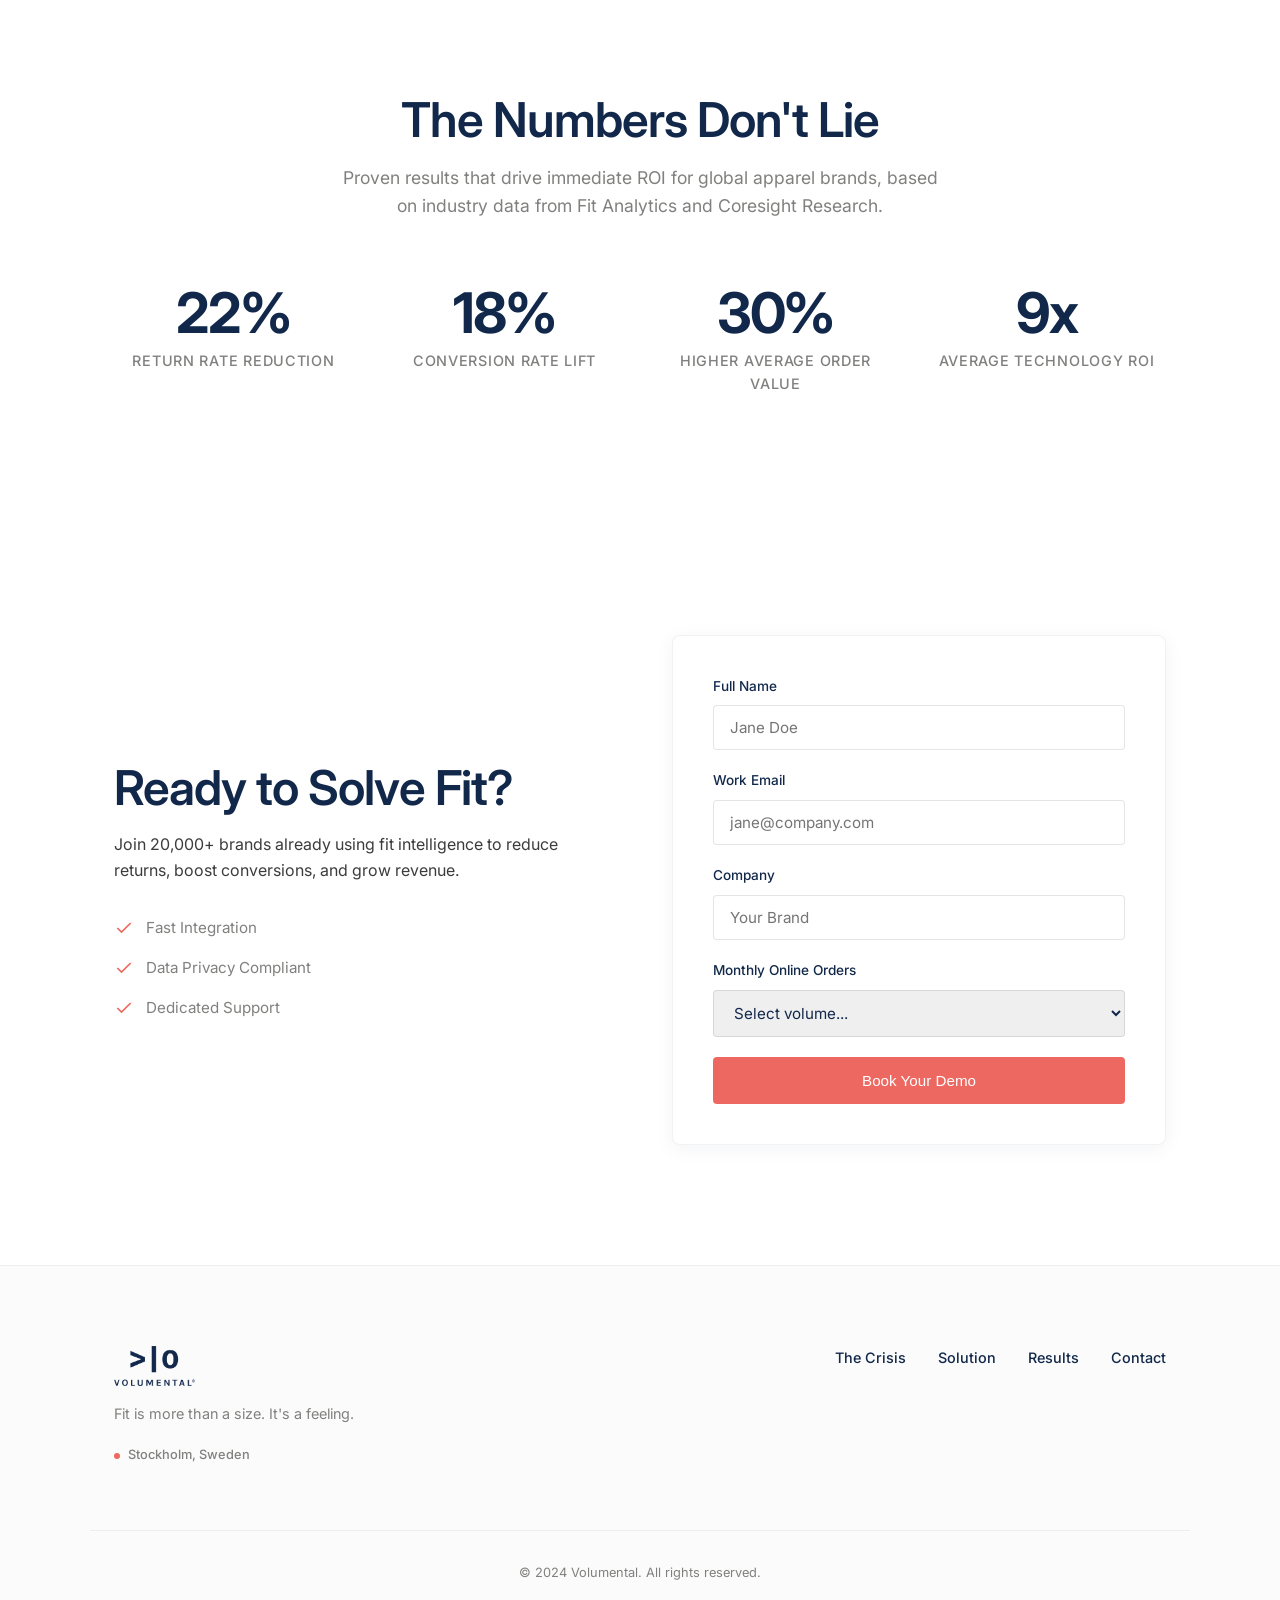
==== commit 0260623e: "Reword 'Synthesized from Reddit' to 'Sourced from Reddit'" ====
--- a/index.html
+++ b/index.html
@@ -53,7 +53,7 @@
                     <svg width="16" height="16" viewBox="0 0 24 24" fill="currentColor">
                         <path d="M12 0A12 12 0 0 0 0 12a12 12 0 0 0 12 12 12 12 0 0 0 12-12A12 12 0 0 0 12 0zm5.01 4.744c.688 0 1.25.561 1.25 1.249a1.25 1.25 0 0 1-2.498.056l-2.597-.547-.8 3.747c1.824.07 3.48.632 4.674 1.488.308-.309.73-.491 1.207-.491.968 0 1.754.786 1.754 1.754 0 .716-.435 1.333-1.01 1.614a3.111 3.111 0 0 1 .042.52c0 2.694-3.13 4.87-7.004 4.87-3.874 0-7.004-2.176-7.004-4.87 0-.183.015-.366.043-.534A1.748 1.748 0 0 1 4.028 12c0-.968.786-1.754 1.754-1.754.463 0 .898.196 1.207.49 1.207-.883 2.878-1.43 4.744-1.487l.885-4.182a.342.342 0 0 1 .14-.197.35.35 0 0 1 .238-.042l2.906.617a1.214 1.214 0 0 1 1.108-.701zM9.25 12C8.561 12 8 12.562 8 13.25c0 .687.561 1.248 1.25 1.248.687 0 1.248-.561 1.248-1.249 0-.688-.561-1.249-1.249-1.249zm5.5 0c-.687 0-1.248.561-1.248 1.25 0 .687.561 1.248 1.249 1.248.688 0 1.249-.561 1.249-1.249 0-.687-.562-1.249-1.25-1.249zm-5.466 3.99a.327.327 0 0 0-.231.094.33.33 0 0 0 0 .463c.842.842 2.484.913 2.961.913.477 0 2.105-.056 2.961-.913a.361.361 0 0 0 .029-.463.33.33 0 0 0-.464 0c-.547.533-1.684.73-2.512.73-.828 0-1.979-.196-2.512-.73a.326.326 0 0 0-.232-.095z" />
                     </svg>
-                    Synthesized from Reddit
+                    Sourced from Reddit
                 </div>
             </div>
         </div>
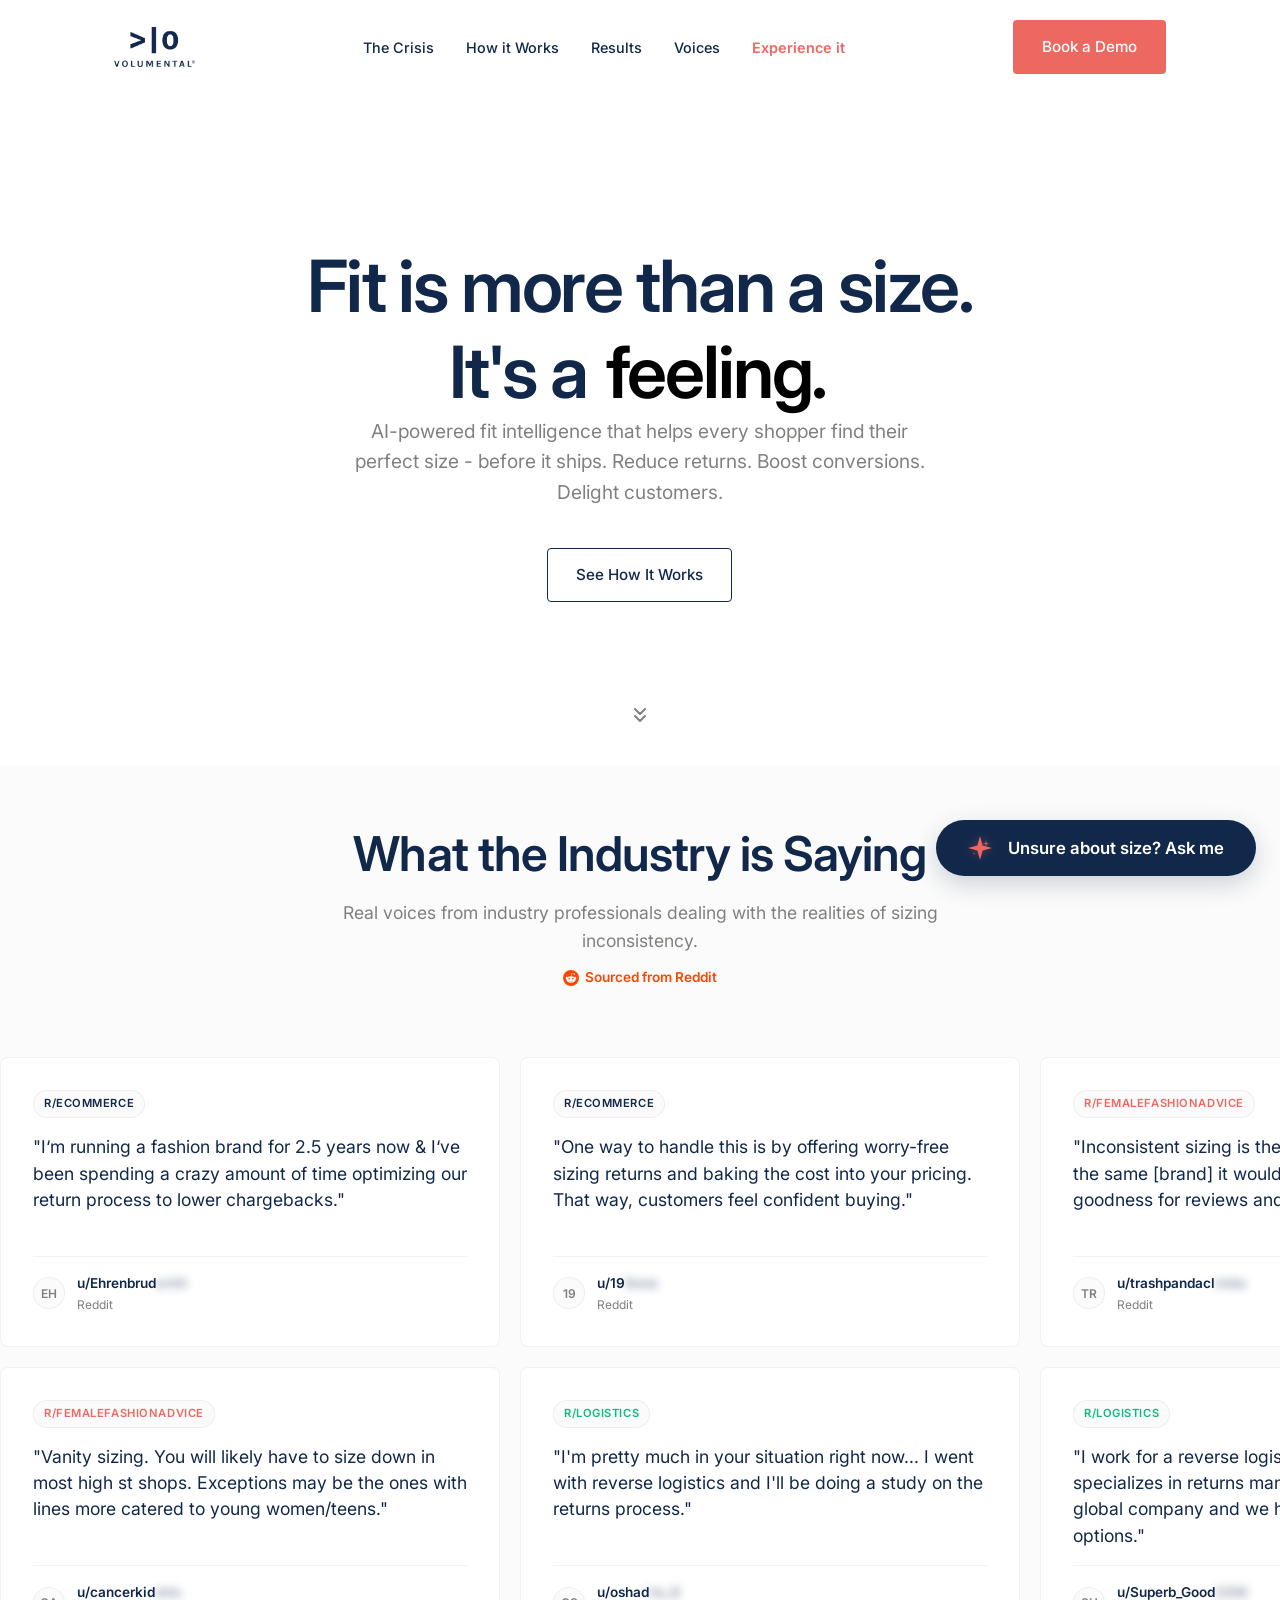
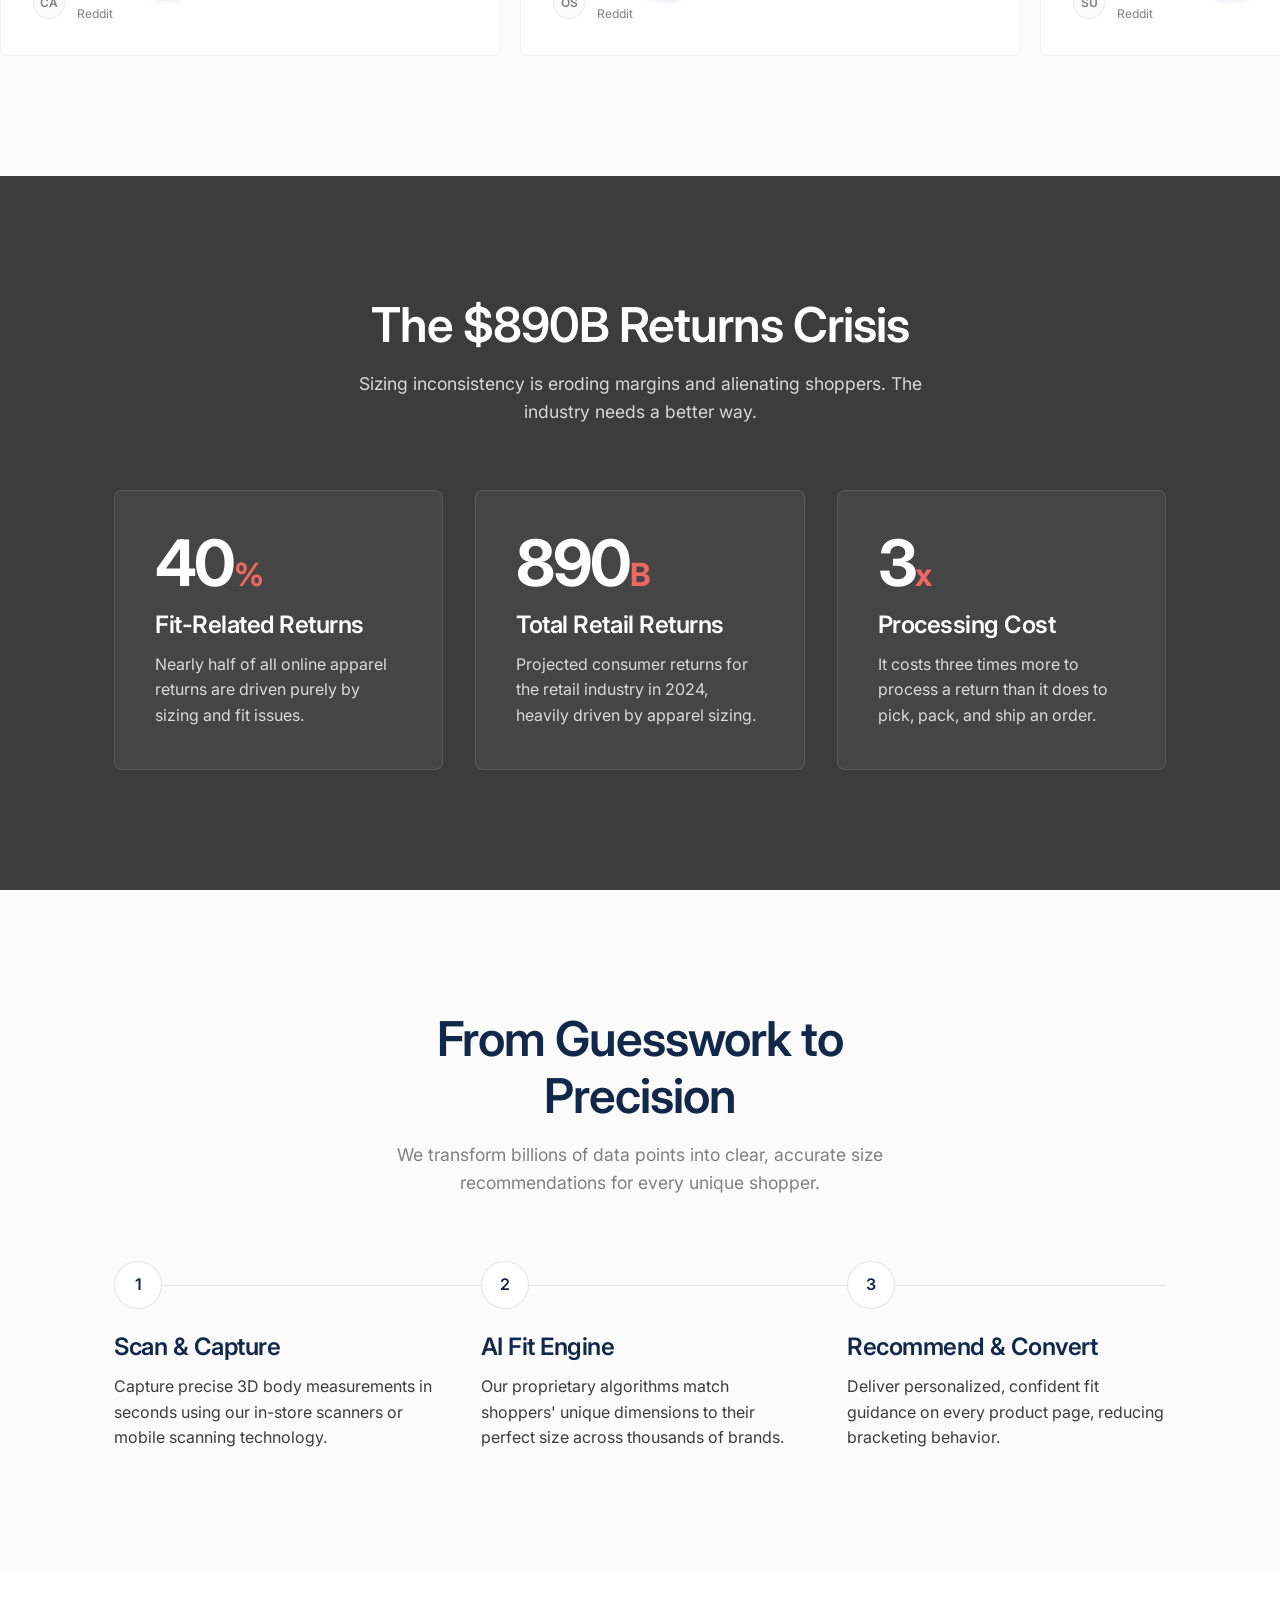
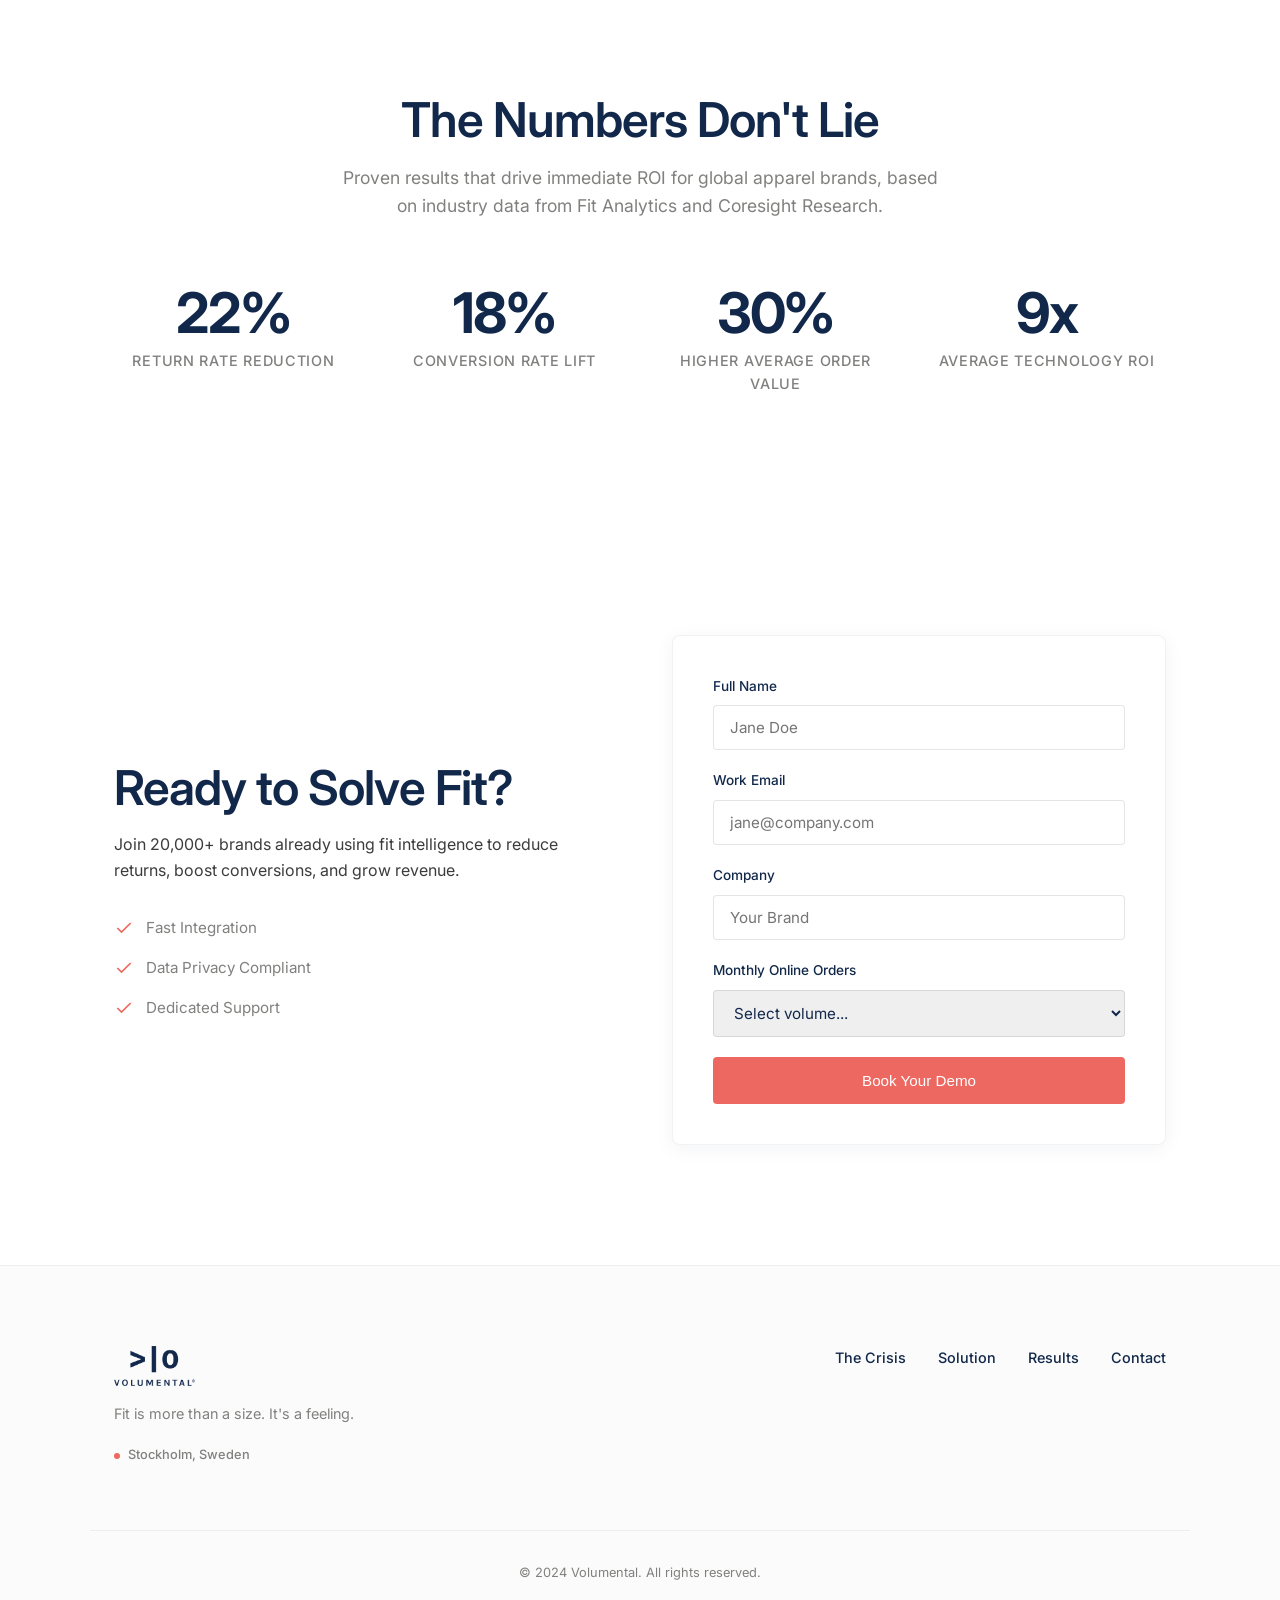
==== commit 88e14a3d: "Add video masking over 'feeling.' word in hero using mix-blend-mode" ====
--- a/index.html
+++ b/index.html
@@ -33,7 +33,7 @@
     <section class="hero" id="hero">
         <div class="hero-bg"></div>
         <div class="container hero-container">
-            <h1 class="fade-in">Fit is more than a size.<br>It's a feeling.</h1>
+            <h1 class="fade-in">Fit is more than a size.<br>It's a <span class="video-mask-wrapper"><video src="feeling.mp4" class="mask-video" autoplay loop muted playsinline></video><span class="mask-text">feeling.</span></span></h1>
             <p class="hero-subtitle fade-in delay-1">AI-powered fit intelligence that helps every shopper find their perfect size - before it ships. Reduce returns. Boost conversions. Delight customers.</p>
             <div class="hero-actions fade-in delay-2">
                 <a href="#solution" class="btn btn-secondary">See How It Works</a>
--- a/styles.css
+++ b/styles.css
@@ -159,7 +159,38 @@
     align-items: center;
     padding-top: 80px;
     position: relative;
+    position: relative;
     overflow: hidden;
+}
+
+/* Video Text Masking */
+.video-mask-wrapper {
+    position: relative;
+    display: inline-block;
+    mix-blend-mode: multiply; /* Makes the white background of the text layer transparent to the body */
+    vertical-align: baseline;
+    line-height: 1;
+}
+
+.mask-video {
+    position: absolute;
+    top: 0;
+    left: 0;
+    width: 100%;
+    height: 100%;
+    object-fit: cover;
+    z-index: 1;
+    pointer-events: none; /* Let clicks pass through if needed */
+}
+
+.mask-text {
+    position: relative;
+    display: inline-block;
+    background: #fff; /* MUST be white for screen mode */
+    color: #000;      /* MUST be black for screen mode */
+    mix-blend-mode: screen; /* Makes black text transparent to reveal video, keeps white solid */
+    z-index: 2;
+    padding: 0 5px; /* Tiny padding to prevent clipping on some fonts */
 }
 
 .hero-bg {
